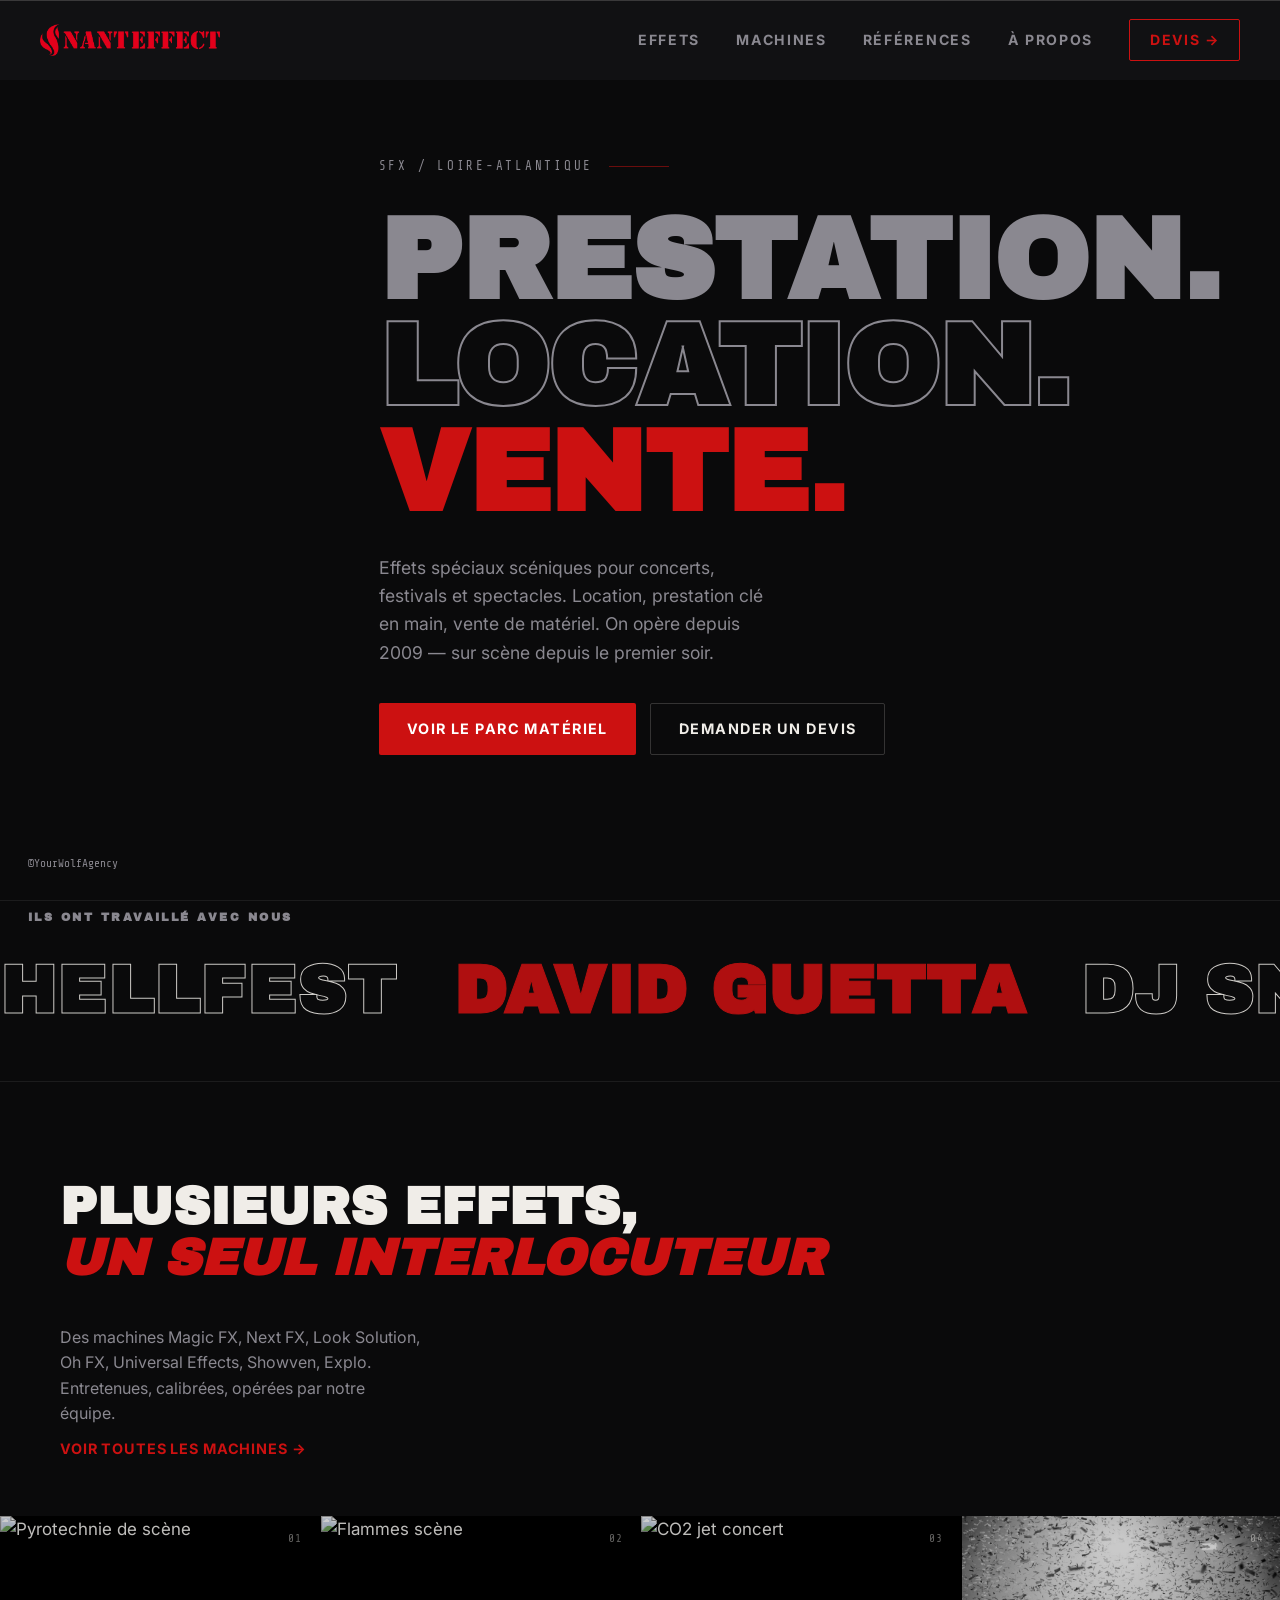
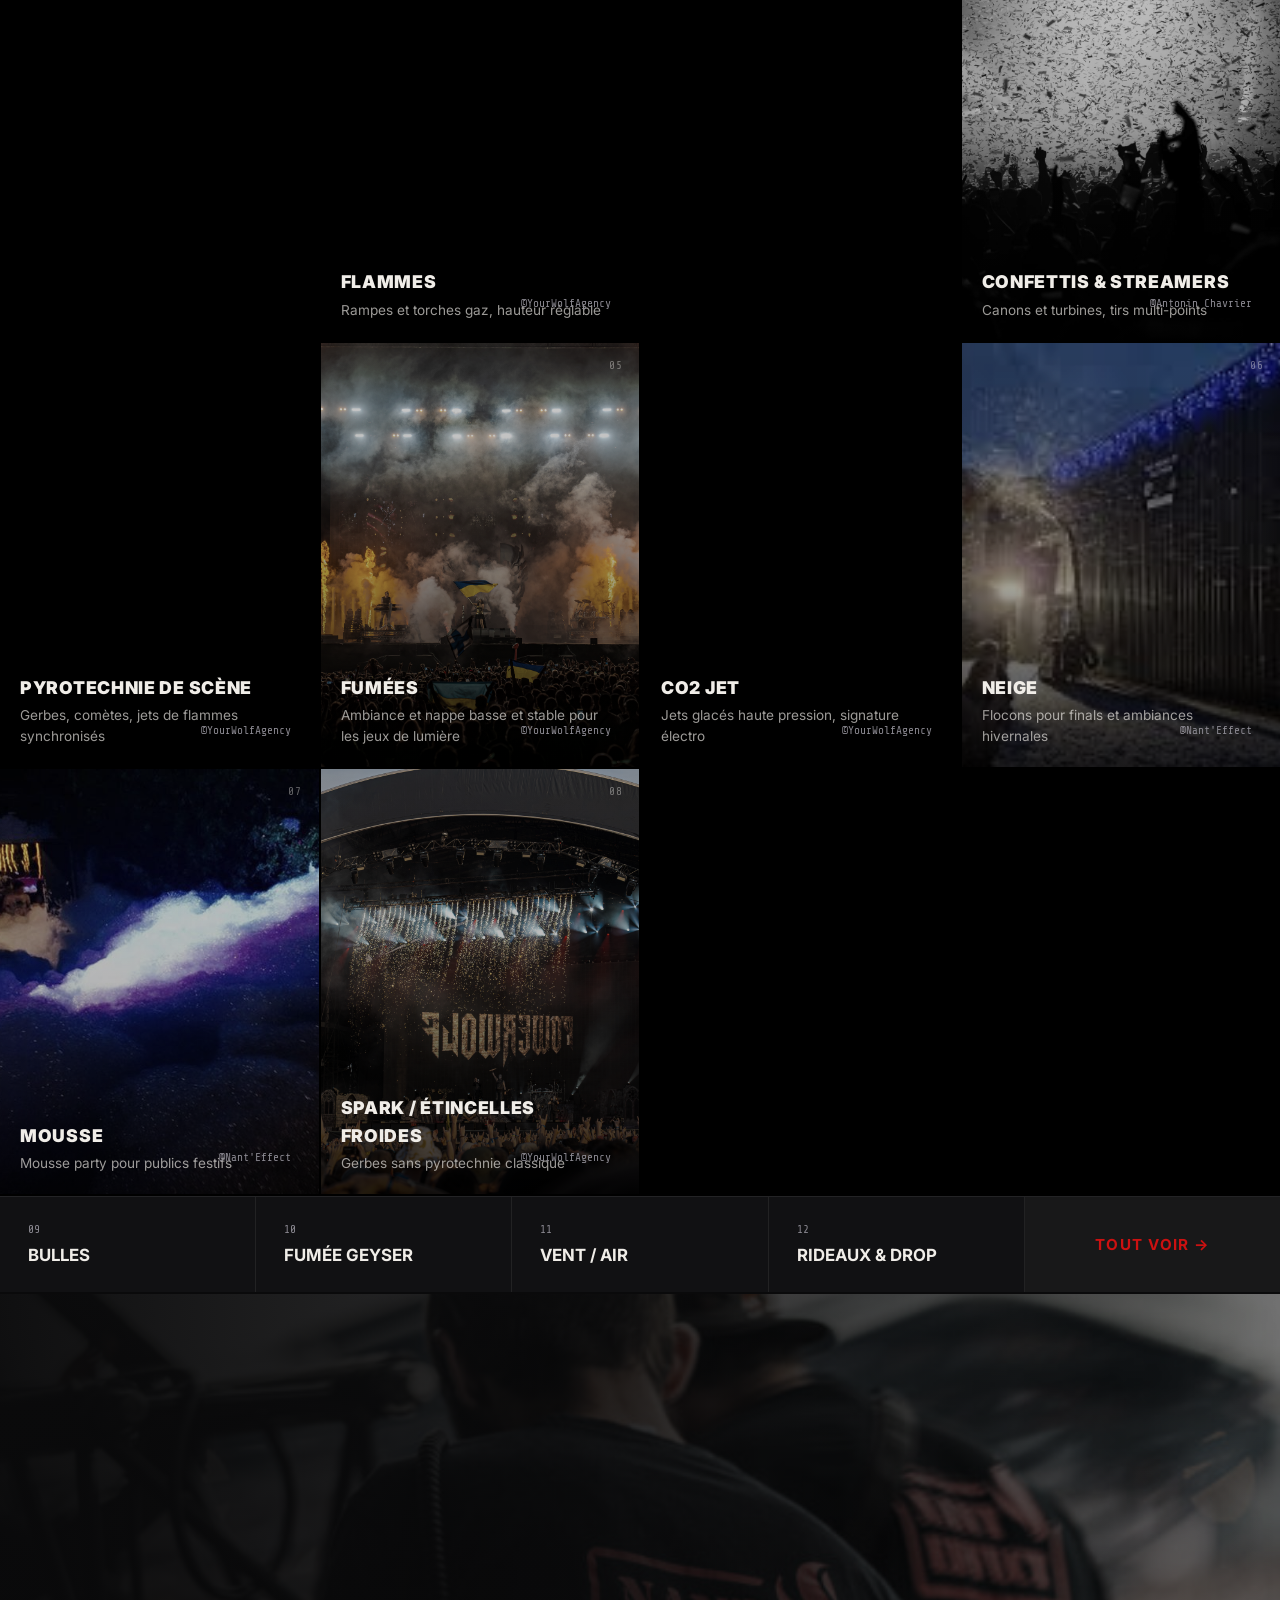
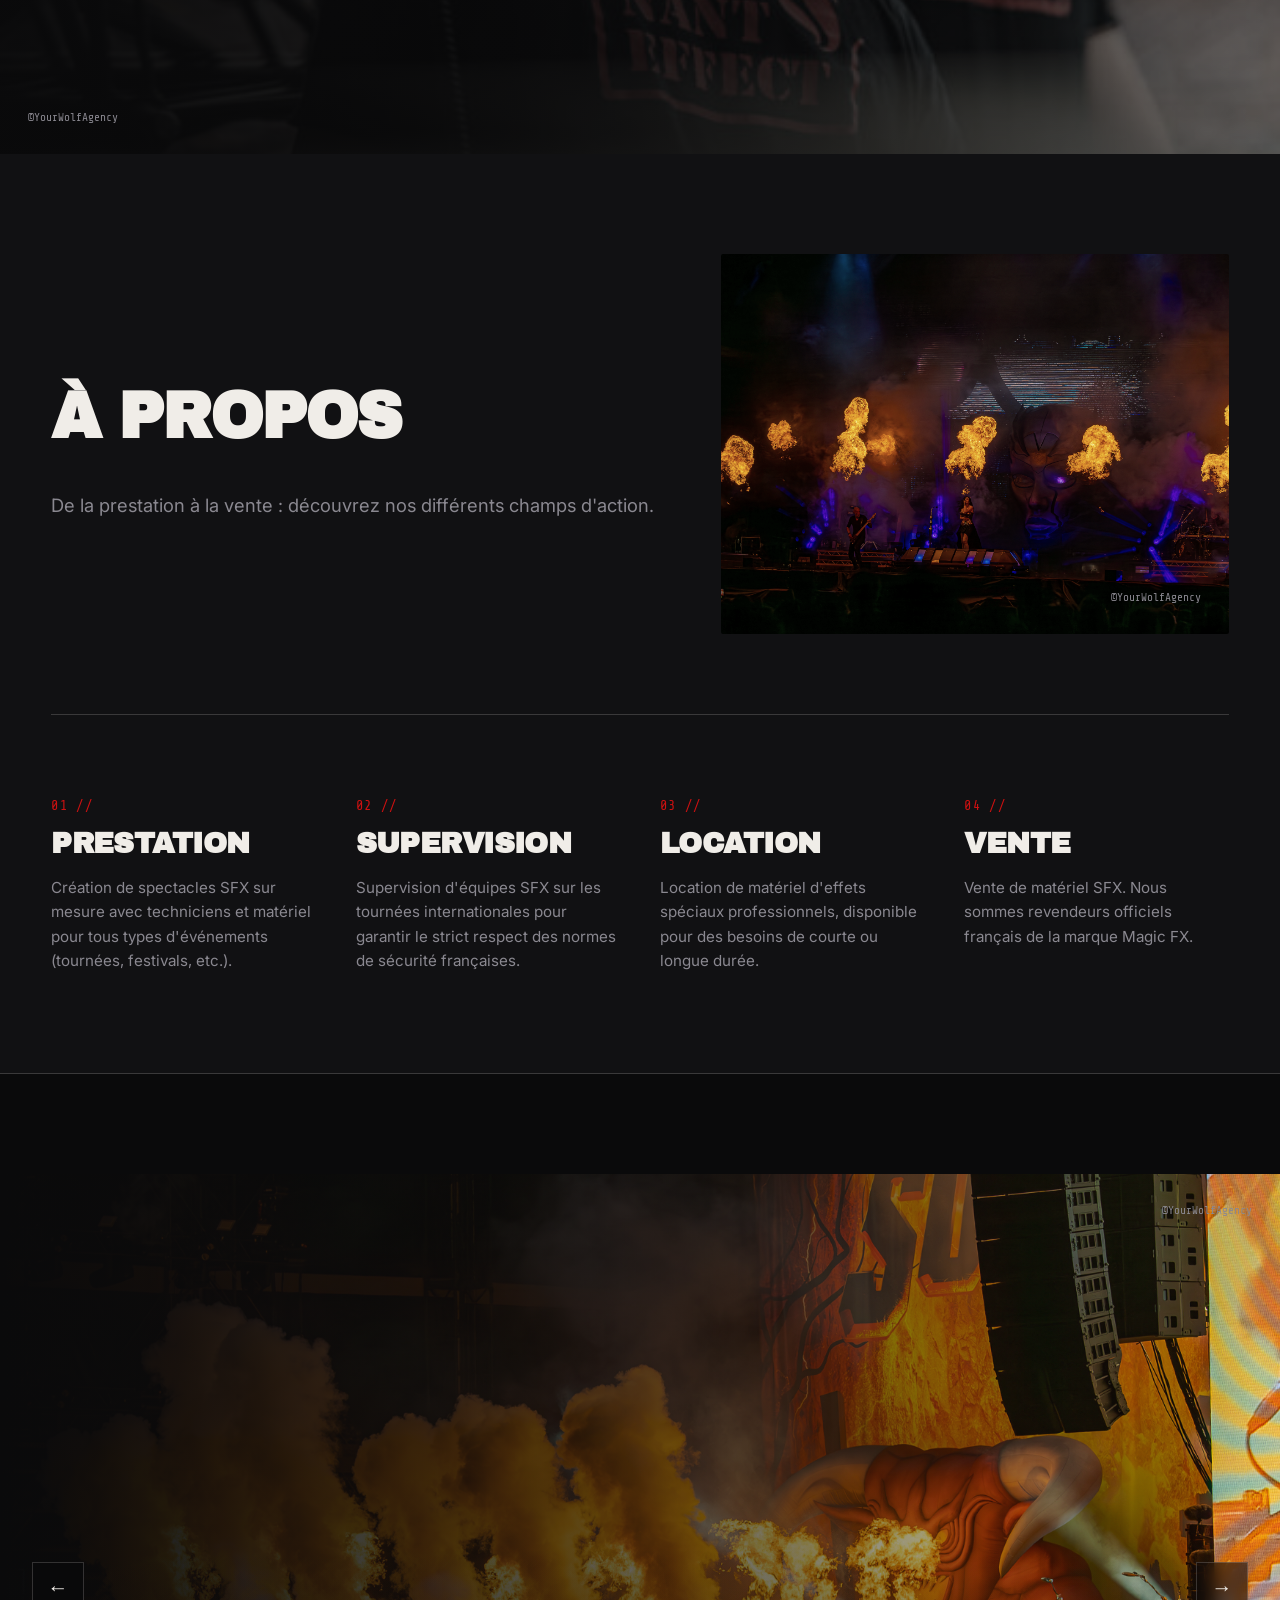
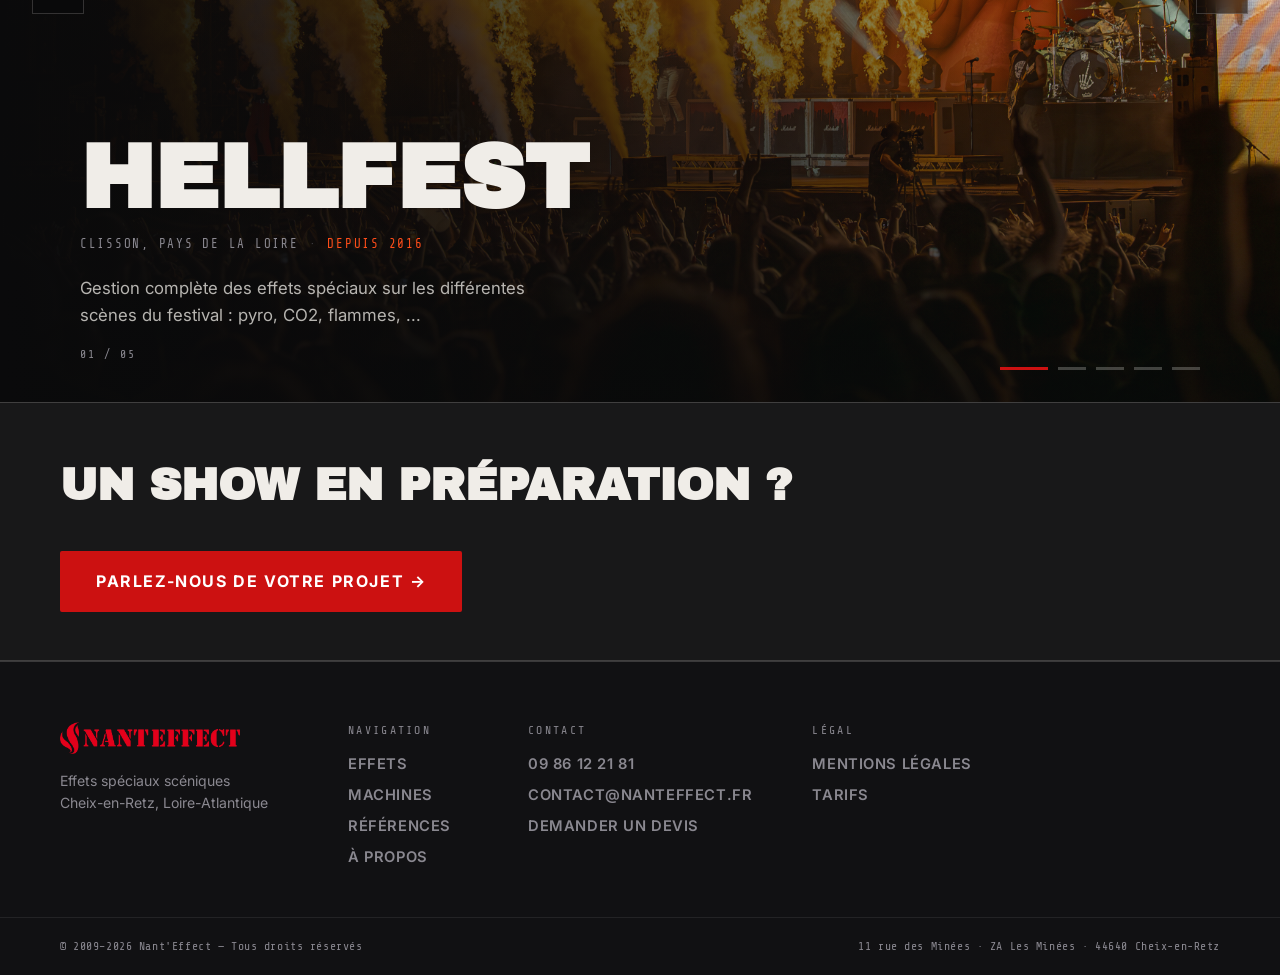
==== index.html @ 518a39de "Site Add" ====
<!DOCTYPE html>
<html lang="fr">
<head>
<meta charset="UTF-8">
<meta name="viewport" content="width=device-width, initial-scale=1.0">
<link rel="icon" type="image/png" href="images/flame.png">
<title>Nant'Effect — Effets spéciaux scéniques</title>
<link rel="preconnect" href="https://fonts.googleapis.com">
<link rel="preconnect" href="https://fonts.gstatic.com" crossorigin>
<link href="https://fonts.googleapis.com/css2?family=Archivo+Black&family=Inter:ital,wght@0,300;0,400;0,500;0,600;0,700;0,800;1,500&family=Share+Tech+Mono&family=Bebas+Neue&display=swap" rel="stylesheet">
<link rel="stylesheet" href="css/style.css">
</head>
<body>

<div id="header-placeholder"></div>

<!-- ==================== HERO ==================== -->
<section class="hero">
  <div class="hero-photo-col">
    <img 
      src="images/20230826-023850-Credits-YourWolfAgency_pyro.jpg" 
      alt="Concert pyrotechnie scène" 
      class="hero-img"
      loading="eager"
    >
    <div class="hero-img-caption-left">©YourWolfAgency</div>
  </div>

  <div class="hero-text-col">
    <div class="hero-overline">
      <span class="mono">SFX / Loire-ATLANTIQUE</span>
      <span class="overline-bar"></span>
    </div>

    <h1 class="hero-h1">
      <span class="h1-line1">Prestation.</span>
      <span class="h1-line2">Location.</span>
      <span class="h1-line3">Vente.</span>
    </h1>

    <p class="hero-body">
      Effets spéciaux scéniques pour concerts, festivals et spectacles. 
      Location, prestation clé en main, vente de matériel.
      On opère depuis 2009 — sur scène depuis le premier soir.
    </p>

    <div class="hero-actions">
      <a href="machines.html" class="btn-raw">Voir le parc matériel</a>
      <a href="contact.html" class="btn-ghost-raw">Demander un devis</a>
    </div>
    </div>
  </div>

  <canvas id="embers"></canvas>
</section>

<!-- ================= MARQUEE ================= -->
<div class="marquee-section">
  <span class="marquee-label">Ils ont travaillé avec nous</span>
  <div class="marquee-track">
    <span>HELLFEST</span><span class="fill">DAVID GUETTA</span><span>DJ SNAKE</span><span class="fill">MARTIN GARRIX</span><span>MARIAH CAREY</span><span class="fill">MARSHMELLO</span><span>SOUCHON &amp; VOULZY</span><span class="fill">ANGÈLE</span><span>MAJOR LAZER</span><span class="fill">SOFIANE PAMART</span>
    <span>HELLFEST</span><span class="fill">DAVID GUETTA</span><span>DJ SNAKE</span><span class="fill">MARTIN GARRIX</span><span>MARIAH CAREY</span><span class="fill">MARSHMELLO</span><span>SOUCHON &amp; VOULZY</span><span class="fill">ANGÈLE</span><span>MAJOR LAZER</span><span class="fill">SOFIANE PAMART</span>
  </div>
</div>

<!-- ==================== EFFETS ==================== -->
<section id="effets" class="section-effets">
  <div class="section-label-vert">NOTRE PARC</div>

  <div class="effets-header">
    <h2 class="section-title">Plusieurs effets,<br><em>un seul interlocuteur</em></h2>
    <p class="section-sub">
      Des machines Magic FX, Next FX, Look Solution, Oh FX, Universal Effects, Showven, Explo. 
      Entretenues, calibrées, opérées par notre équipe.
      <a href="machines.html" class="inline-link">Voir toutes les machines →</a>
    </p>
  </div>

  <div class="effets-grid">
    <a href="machines.html#pyro" class="effet-tile effet-pyro">
      <img src="images/20230826-023850-Credits-YourWolfAgency_pyro.jpg" alt="Pyrotechnie de scène" loading="lazy">
      <div class="hero-img-caption-right">©YourWolfAgency</div>
      <div class="effet-overlay">
        <span class="effet-num">01</span>
        <div class="effet-info">
          <h3>Pyrotechnie de scène</h3>
          <p>Gerbes, comètes, jets de flammes synchronisés</p>
        </div>
      </div>
    </a>

    <a href="machines.html#flammes" class="effet-tile effet-flammes">
      <img src="images/20230616-015707-Credits-@YourWolfAgency_flame.jpg" alt="Flammes scène" loading="lazy">
      <div class="hero-img-caption-right">©YourWolfAgency</div>
      <div class="effet-overlay">
        <span class="effet-num">02</span>
        <div class="effet-info">
          <h3>Flammes</h3>
          <p>Rampes et torches gaz, hauteur réglable</p>
        </div>
      </div>
    </a>

    <a href="machines.html#co2" class="effet-tile effet-co2">
      <img src="images/20230826-014751-Credits-YourWolfAgency_co2.jpg" alt="CO2 jet concert" loading="lazy">
      <div class="hero-img-caption-right">©YourWolfAgency</div>
      <div class="effet-overlay">
        <span class="effet-num">03</span>
        <div class="effet-info">
          <h3>CO2 Jet</h3>
          <p>Jets glacés haute pression, signature électro</p>
        </div>
      </div>
    </a>

    <a href="machines.html#confettis" class="effet-tile effet-confettis">
      <img src="images/1651734963455@Antonin_Chavrier_conf.jpg" alt="Confettis concert" loading="lazy">
      <div class="hero-img-caption-right">@Antonin Chavrier</div>
      <div class="effet-overlay">
        <span class="effet-num">04</span>
        <div class="effet-info">
          <h3>Confettis &amp; Streamers</h3>
          <p>Canons et turbines, tirs multi-points</p>
        </div>
      </div>
    </a>

    <a href="machines.html#fumee" class="effet-tile effet-fumee">
      <img src="images/20230617-233518-Credits-@YourWolfAgency_smoke.jpg" alt="Fumée et Fumée lourde scène" loading="lazy">
      <div class="hero-img-caption-right">©YourWolfAgency</div>
      <div class="effet-overlay">
        <span class="effet-num">05</span>
        <div class="effet-info">
          <h3>Fumées</h3>
          <p>Ambiance et nappe basse et stable pour les jeux de lumière</p>
        </div>
      </div>
    </a>

    <a href="machines.html#neige" class="effet-tile effet-neige">
      <img src="images/nant_effect_snow.jpg" alt="Neige effet scène" loading="lazy">
      <div class="hero-img-caption-right">@Nant'Effect</div>
      <div class="effet-overlay">
        <span class="effet-num">06</span>
        <div class="effet-info">
          <h3>Neige</h3>
          <p>Flocons pour finals et ambiances hivernales</p>
        </div>
      </div>
    </a>

    <a href="machines.html#mousse" class="effet-tile">
      <div class="hero-img-caption-right">@Nant'Effect</div>
      <img src="images/11745925_805953852856197_1465360373437544248_n_mousse.jpg" alt="Concert mousse" loading="lazy">
      <div class="effet-overlay">
        <span class="effet-num">07</span>
        <div class="effet-info">
          <h3>Mousse</h3>
          <p>Mousse party pour publics festifs</p>
        </div>
      </div>
    </a>

    <a href="machines.html#spark" class="effet-tile">
      <div class="hero-img-caption-right">©YourWolfAgency</div>
      <img src="images/20230617-205551-Credits-@YourWolfAgency_spark.jpg" alt="Spark étincelles" loading="lazy">
      <div class="effet-overlay">
        <span class="effet-num">08</span>
        <div class="effet-info">
          <h3>Spark / Étincelles froides</h3>
          <p>Gerbes sans pyrotechnie classique</p>
        </div>
      </div>
    </a>

    <!-- More effects row -->
    <div class="effet-more-row">
      <div class="effet-small">
        <span class="effet-small-num">09</span>
        <span class="effet-small-name">Bulles</span>
      </div>
      <div class="effet-small">
        <span class="effet-small-num">10</span>
        <span class="effet-small-name">Fumée Geyser</span>
      </div>
      <div class="effet-small">
        <span class="effet-small-num">11</span>
        <span class="effet-small-name">Vent / Air</span>
      </div>
      <div class="effet-small">
        <span class="effet-small-num">12</span>
        <span class="effet-small-name">Rideaux &amp; Drop</span>
      </div>
      <a href="machines.html" class="effet-small effet-small-cta">
        <span>Tout voir →</span>
      </a>
    </div>
  </div>
</section>

<!-- ==================== HELLFEST STRIP ==================== -->
<div class="hellfest-strip">
  <img src="images/20230617-170706-Credits-@YourWolfAgency-600x401_equipes.jpg" alt="Festival concert" class="hellfest-bg" loading="lazy">
  <div class="hero-img-caption-left">©YourWolfAgency</div>
  <div class="hellfest-overlay"></div>
</div>

<!-- ==================== ABOUT ==================== -->
<section class="about" id="societe">
  
  <!-- En-tête en 2 colonnes asymétriques -->
  <div class="about-header-layout">
    <div class="about-header-text">
      <h2 class="about-main-title">À PROPOS</h2>
      <p class="about-lead">
        De la prestation à la vente : découvrez nos différents champs d'action.
      </p>
    </div>
    
    <div class="about-header-visual">
      <div class="societe-photo-stack">
        <img src="images/20230617-235345-Credits-@YourWolfAgency_flame.jpg" alt="Technicien effets spéciaux" class="stack-main" loading="lazy">
        <div class="hero-img-caption-right">©YourWolfAgency</div>
      </div>
    </div>
  </div>

  <!-- Séparateur visuel pour aérer avant les colonnes -->
  <div class="about-divider"></div>

  <!-- Grille des 4 colonnes -->
  <div class="about-grid-4col">
    
    <!-- Colonne 1 -->
<div class="about-col">
  <div class="about-col-num">01 //</div>
  <h3 class="about-col-title">PRESTATION</h3>
  <p class="about-col-text">
    Création de spectacles SFX sur mesure avec techniciens et matériel pour tous types d'événements (tournées, festivals, etc.).
  </p>
</div>

    <!-- Colonne 2 -->
<div class="about-col">
  <div class="about-col-num">02 //</div>
  <h3 class="about-col-title">SUPERVISION</h3>
  <p class="about-col-text">
    Supervision d'équipes SFX sur les tournées internationales pour garantir le strict respect des normes de sécurité françaises.
  </p>
</div>

    <!-- Colonne 3 -->
<div class="about-col">
  <div class="about-col-num">03 //</div>
  <h3 class="about-col-title">LOCATION</h3>
  <p class="about-col-text">
    Location de matériel d'effets spéciaux professionnels, disponible pour des besoins de courte ou longue durée.
  </p>
</div>

   <!-- Colonne 4 -->
<div class="about-col">
  <div class="about-col-num">04 //</div>
  <h3 class="about-col-title">VENTE</h3>
  <p class="about-col-text">
    Vente de matériel SFX. Nous sommes revendeurs officiels français de la marque Magic FX.
  </p>
</div>

  </div>
</section>

<!-- ==================== REFERENCES ==================== -->
<section id="references" class="section-references">

  <!-- CARROUSEL PRESTATIONS -->
  <div class="prest-carousel" id="prestCarousel">
    <div class="prest-track" id="prestTrack">

      <!-- Slide Hellfest -->
      <div class="prest-slide" style="background-image:url('images/20230617-014829-Credits-@YourWolfAgency_hellfest.jpg')">
        <div class="prest-overlay"></div>
        <div class="hero-img-caption-right-top">©YourWolfAgency</div>
        <div class="prest-content">
          <h2 class="prest-title">Hellfest</h2>
          <p class="prest-meta"><span class="prest-lieu">Clisson, Pays de la Loire</span><span class="prest-sep">·</span><span class="prest-year">Depuis 2016</span></p>
          <p class="prest-desc">Gestion complète des effets spéciaux sur les différentes scènes du festival : pyro, CO2, flammes, ...</p>
        </div>
      </div>

      <!-- Slide Sofiane Pamart -->
      <div class="prest-slide" style="background-image:url('images/Sofiane_Pamart.jpg')">
        <div class="prest-overlay"></div>
        <div class="hero-img-caption-right-top">©?</div>
        <div class="prest-content">
          <h2 class="prest-title">Piano enflammé</h2>
          <p class="prest-meta"><span class="prest-lieu">Sofiane Pamart</span><span class="prest-sep">·</span><span class="prest-year">2022</span></p>
          <p class="prest-desc">Plus de deux mois de R&amp;D pour transformer une demande hors-norme en effet scénique fiable et reproductible soir après soir — pour Sofiane Pamart.</p>
        </div>
      </div>

      <!-- Slide VandB -->
      <div class="prest-slide" style="background-image:url('images/20230826-020548-Credits-YourWolfAgency_v&b.jpg')">
        <div class="prest-overlay"></div>
        <div class="hero-img-caption-right-top">©YourWolfAgency</div>
        <div class="prest-content">
          <h2 class="prest-title">V&amp;B Festival</h2>
          <p class="prest-meta"><span class="prest-lieu">Château-Gontier, Mayenne</span><span class="prest-sep">·</span><span class="prest-year">2023</span></p>
          <p class="prest-desc">Effets pyro et CO2 sur les sets de DJ Snake &amp; Timmy Trumpet. Deuxième collaboration avec ce festival.</p>
        </div>
      </div>

      <!-- Slide Garrix -->
      <div class="prest-slide" style="background-image:url('images/nant_effect_martin_garrix.png')">
        <div class="prest-overlay"></div>
        <div class="hero-img-caption-right-top">©Nant'Effect</div>
        <div class="prest-content">
          <h2 class="prest-title">Martin Garrix</h2>
          <p class="prest-meta"><span class="prest-lieu">France </span><span class="prest-sep">·</span><span class="prest-year">2022</span></p>
          <p class="prest-desc">Mise en scène effets spéciaux. Spark, nappe de fumée,CO2, final pyrotechnique.</p>
        </div>
      </div>


      <!-- Slide Gala Piece Jaunes -->
      <div class="prest-slide" style="background-image:url('images/pj_2026_Apolline_Cornuet.jpg')">
        <div class="prest-overlay"></div>
        <div class="hero-img-caption-right-top">@Apolline Cornuet</div>
        <div class="prest-content">
          <h2 class="prest-title">Gala des Pièces Jaunes</h2>
          <p class="prest-meta"><span class="prest-lieu">Paris la Défense Arena</span><span class="prest-sep">·</span><span class="prest-year">Depuis 2025</span></p>
          <p class="prest-desc">Mise en scène effets spéciaux pour le Gala des Pièces Jaunes. Flames, Fumée, Étincelles, Confettis.</p>
        </div>
      </div>

    </div><!-- /prest-track -->

    <!-- Contrôles -->
    <button class="prest-btn prest-prev" id="prestPrev" aria-label="Précédent">&#8592;</button>
    <button class="prest-btn prest-next" id="prestNext" aria-label="Suivant">&#8594;</button>

    <!-- Dots (générés automatiquement par JS) -->
    <div class="prest-dots" id="prestDots"></div>

    <!-- Compteur (mis à jour automatiquement par JS) -->
    <div class="prest-counter mono"><span id="prestCurrent">01</span> / <span id="prestTotal">01</span></div>

  </div><!-- /prest-carousel -->


<!-- ==================== CTA STRIP ==================== -->
<div class="cta-strip">
  <div class="cta-strip-inner">
    <p class="cta-strip-text">Un show en préparation&nbsp;?</p>
    <a href="contact.html" class="cta-strip-btn">Parlez-nous de votre projet →</a>
  </div>
</div>

<div id="footer-placeholder"></div>
<script>
/* ---- Carrousel Prestations — tout est auto-généré depuis les .prest-slide ---- */
(function(){
  const track   = document.getElementById('prestTrack');
  const dotsWrap = document.getElementById('prestDots');
  const current = document.getElementById('prestCurrent');
  const total   = document.getElementById('prestTotal');
  const slides  = document.querySelectorAll('.prest-slide');
  const n       = slides.length;
  let idx = 0, autoTimer, isDragging = false, startX = 0;

  /* Génération automatique des dots */
  const dots = [];
  slides.forEach((_, i) => {
    const btn = document.createElement('button');
    btn.className = 'prest-dot' + (i === 0 ? ' active' : '');
    btn.setAttribute('aria-label', `Slide ${i + 1}`);
    btn.addEventListener('click', () => goTo(i));
    dotsWrap.appendChild(btn);
    dots.push(btn);
  });

  /* Compteur total */
  total.textContent = String(n).padStart(2, '0');

  function goTo(i) {
    idx = (i + n) % n;
    track.style.transform = `translateX(-${idx * 100}%)`;
    dots.forEach((d, j) => d.classList.toggle('active', j === idx));
    current.textContent = String(idx + 1).padStart(2, '0');
    resetAuto();
  }

  document.getElementById('prestPrev').addEventListener('click', () => goTo(idx - 1));
  document.getElementById('prestNext').addEventListener('click', () => goTo(idx + 1));

  /* Swipe tactile */
  const carousel = document.getElementById('prestCarousel');
  carousel.addEventListener('touchstart', e => { startX = e.touches[0].clientX; isDragging = true; }, {passive:true});
  carousel.addEventListener('touchend', e => {
    if (!isDragging) return;
    const delta = e.changedTouches[0].clientX - startX;
    if (Math.abs(delta) > 50) goTo(delta < 0 ? idx + 1 : idx - 1);
    isDragging = false;
  });

  /* Autoplay */
  function resetAuto() { clearInterval(autoTimer); autoTimer = setInterval(() => goTo(idx + 1), 6000); }
  carousel.addEventListener('mouseenter', () => clearInterval(autoTimer));
  carousel.addEventListener('mouseleave', resetAuto);
  resetAuto();
})();
</script>
<script src="js/components.js"></script>
</body>
</html>
---- css/style.css ----
/* ============================================================
   NANT'EFFECT — CSS principal
   Direction : Affiche de concert industrielle, années 90 métal
   Ruptures de rythme, typo massive, pas de grille uniforme
   ============================================================ */

:root {
  --bg:         #0a0a0b;
  --bg-2:       #111113;
  --bg-3:       #181819;
  --ink:        #F0EDE8;
  --ink-muted:  #8a8890;
  --red:        #CC1111;
  --ember:      #ff4e1a;
  --line:       rgba(240,237,232,.08);
  --line-hard:  rgba(240,237,232,.18);
  --f-display:  'Archivo Black', sans-serif;
  --f-text:     'Inter', sans-serif;
  --f-mono:     'Share Tech Mono', monospace;
}

*, *::before, *::after { box-sizing: border-box; margin: 0; padding: 0; }
html { scroll-behavior: smooth; }
body {
  background: var(--bg);
  color: var(--ink);
  font-family: var(--f-text);
  font-size: 17px;
  line-height: 1.55;
  -webkit-font-smoothing: antialiased;
  overflow-x: hidden;
}
img { display: block; max-width: 100%; }
a { color: inherit; text-decoration: none; }
::selection { background: var(--red); color: #fff; }

.mono { font-family: var(--f-mono); }

/* ============================================================
   NAV
   ============================================================ */
header#nav {
  background: var(--bg-2);
  border-top: 1px solid var(--line-hard);
  position: fixed;
  top: 0; left: 0; right: 0;
  z-index: 200;
  transition: background .3s, border-color .3s;
  border-bottom: 1px solid transparent;
}
header#nav.scrolled {
  background: rgba(10,10,11,.9);
  backdrop-filter: blur(12px);
  border-bottom-color: var(--line-hard);
}
.nav-inner {
  display: flex;
  align-items: center;
  justify-content: space-between;
  padding: 18px 40px;
  max-width: 1400px;
  margin: 0 auto;
}
.logo-link { display: flex; align-items: center; }
.logo-svg { height: 32px; width: auto; }

.nav-links {
  display: flex;
  align-items: center;
  gap: 36px;
}
.nav-links a {
  font-family: var(--f-text);
  font-weight: 700;
  font-size: .88rem;
  letter-spacing: .12em;
  text-transform: uppercase;
  color: var(--ink-muted);
  transition: color .2s;
}
.nav-links a:hover { color: var(--ink); }
.nav-links .nav-cta {
  color: var(--red);
  border: 1px solid var(--red);
  padding: 9px 20px;
  border-radius: 2px;
  letter-spacing: .1em;
  transition: background .2s, color .2s, box-shadow .2s;
}
.nav-links .nav-cta:hover {
  background: var(--red);
  color: #fff;
  box-shadow: 0 0 20px rgba(204,17,17,.4);
}

.burger {
  display: none;
  flex-direction: column;
  gap: 5px;
  background: none;
  border: none;
  cursor: pointer;
  padding: 4px;
}
.burger span {
  display: block;
  width: 26px;
  height: 2px;
  background: var(--ink);
  transition: transform .3s, opacity .3s;
}

.mobile-menu {
  display: none;
  flex-direction: column;
  background: rgba(10,10,11,.98);
  padding: 24px 40px 32px;
  gap: 4px;
  border-top: 1px solid var(--line-hard);
}
.mobile-menu.open { display: flex; }
.mobile-menu a {
  font-family: var(--f-text);
  font-weight: 700;
  font-size: 1.6rem;
  letter-spacing: .06em;
  text-transform: uppercase;
  padding: 10px 0;
  border-bottom: 1px solid var(--line);
  transition: color .2s, padding-left .2s;
}
.mobile-menu a:hover { color: var(--ember); padding-left: 12px; }

/* ============================================================
   HERO — layout 2 colonnes asymétriques
   ============================================================ */
.hero {
  min-height: 100vh;
  display: grid;
  grid-template-columns: 1fr 1fr;
  position: relative;
  overflow: hidden;
}

.hero-photo-col {
  position: relative;
  overflow: hidden;
}
.hero-photo-col::after {
  content: '';
  position: absolute;
  inset: 0;
  background: linear-gradient(
    to right,
    transparent 55%,
    var(--bg) 100%
  ),
  linear-gradient(
    to top,
    var(--bg) 0%,
    transparent 20%
  );
}
.hero-img {
  width: 100%;
  height: 100%;
  object-fit: cover;
  object-position: center top;
  filter: saturate(.7) contrast(1.1);
}
.hero-img-caption-left {
  position: absolute;
  bottom: 28px;
  left: 28px;
  font-family: var(--f-mono);
  font-size: .7rem;
  color: var(--ink-muted);
  z-index: 2;
}
.hero-img-caption-right {
  position: absolute;
  bottom: 28px;
  right: 28px;
  font-family: var(--f-mono);
  font-size: .7rem;
  color: var(--ink-muted);
  z-index: 2;
}
.hero-img-caption-right-top {
  position: absolute;
  top: 28px;
  right: 28px;
  font-family: var(--f-mono);
  font-size: .7rem;
  color: var(--ink-muted);
  z-index: 2;
}
.hero-text-col {
  display: flex;
  flex-direction: column;
  justify-content: center;
  padding: 120px 60px 60px 40px;
  position: relative;
  z-index: 2;
}

.hero-overline {
  display: flex;
  align-items: center;
  gap: 16px;
  margin-bottom: 32px;
  font-size: .78rem;
  letter-spacing: .22em;
  text-transform: uppercase;
  color: var(--ink-muted);
}
.overline-bar {
  flex: 1;
  max-width: 60px;
  height: 1px;
  background: var(--red);
}

.hero-h1 {
  display: flex;
  flex-direction: column;
  gap: 0;
  margin-bottom: 28px;
  line-height: .92;
}
.h1-line1 {
  font-family: var(--f-display);
  font-weight: 900;
  font-size: clamp(4.5rem, 9vw, 7.5rem);
  letter-spacing: -.01em;
  text-transform: uppercase;
  color: var(--ink-muted);
}
.h1-line2 {
  font-family: var(--f-display);
  font-weight: 900;
  font-size: clamp(4.5rem, 9vw, 7.5rem);
  letter-spacing: -.01em;
  text-transform: uppercase;
  /* outline text — identité visuelle signature */
  color: transparent;
  -webkit-text-stroke: 2px var(--ink-muted);
}
.h1-line3 {
  font-family: var(--f-display);
  font-weight: 900;
  font-size: clamp(4.5rem, 9vw, 7.5rem);
  letter-spacing: -.01em;
  text-transform: uppercase;
  color: var(--red);
}

.hero-body {
  font-family: var(--f-text);
  font-weight: 400;
  font-size: 1.1rem;
  color: var(--ink-muted);
  max-width: 400px;
  margin-bottom: 36px;
  line-height: 1.6;
}

.hero-actions {
  display: flex;
  gap: 14px;
  flex-wrap: wrap;
  margin-bottom: 48px;
}

.btn-raw {
  display: inline-block;
  background: var(--red);
  color: #fff;
  font-family: var(--f-text);
  font-weight: 700;
  font-size: .9rem;
  letter-spacing: .1em;
  text-transform: uppercase;
  padding: 15px 28px;
  border-radius: 2px;
  transition: box-shadow .2s, transform .15s;
}
.btn-raw:hover {
  box-shadow: 0 8px 28px rgba(204,17,17,.55);
  transform: translateY(-1px);
}

.btn-ghost-raw {
  display: inline-block;
  color: var(--ink);
  font-family: var(--f-text);
  font-weight: 700;
  font-size: .9rem;
  letter-spacing: .1em;
  text-transform: uppercase;
  padding: 14px 28px;
  border: 1px solid var(--line-hard);
  border-radius: 2px;
  transition: border-color .2s, color .2s;
}
.btn-ghost-raw:hover { border-color: var(--ember); color: var(--ember); }

.hero-stats {
  display: flex;
  align-items: center;
  gap: 0;
  padding-top: 24px;
  border-top: 1px solid var(--line);
}
.stat-item {
  flex: 1;
  padding: 0 20px 0 0;
}
.stat-item:first-child { padding-left: 0; }
.stat-num {
  display: block;
  font-family: var(--f-display);
  font-weight: 900;
  font-size: clamp(1.8rem, 3.5vw, 2.4rem);
  color: var(--red);
  line-height: 1;
  margin-bottom: 4px;
}
.stat-label {
  display: block;
  font-family: var(--f-mono);
  font-size: .7rem;
  color: var(--ink-muted);
  text-transform: uppercase;
  letter-spacing: .06em;
  line-height: 1.35;
}
.stat-divider {
  width: 1px;
  height: 40px;
  background: var(--line-hard);
  margin: 0 20px;
  flex-shrink: 0;
}

/* embers canvas */
#embers {
  position: absolute;
  inset: 0;
  z-index: 1;
  pointer-events: none;
  opacity: .4;
}

/* ============================================================
   TICKER
   ============================================================ */
.ticker-wrap {
  background: var(--red);
  overflow: hidden;
  padding: 0;
  border-top: 3px solid rgba(0,0,0,.3);
  border-bottom: 3px solid rgba(0,0,0,.3);
}
.ticker-inner {
  overflow: hidden;
  padding: 10px 0;
}
.ticker-track {
  display: flex;
  width: max-content;
  animation: ticker-scroll 60s linear infinite;
  align-items: center;
  gap: 0;
}
.ticker-track:hover { animation-play-state: paused; }
.ticker-track span {
  font-family: var(--f-text);
  font-weight: 700;
  font-size: .88rem;
  letter-spacing: .18em;
  text-transform: uppercase;
  color: rgba(255,255,255,.9);
  padding: 0 18px;
  white-space: nowrap;
}
.ticker-track .sep {
  color: rgba(255,255,255,.35);
  font-size: .5rem;
  padding: 0 4px;
}
@keyframes ticker-scroll {
  from { transform: translateX(0); }
  to   { transform: translateX(-50%); }
}

/* ============================================================
   EFFETS
   ============================================================ */
.section-effets {
  padding: 100px 0 0;
  position: relative;
  overflow: hidden;
}
.section-label-vert {
  position: absolute;
  top: 120px;
  left: -32px;
  font-family: var(--f-text);
  font-weight: 900;
  font-size: .75rem;
  letter-spacing: .3em;
  text-transform: uppercase;
  color: var(--ink-muted);
  transform: rotate(-90deg);
  transform-origin: left center;
  white-space: nowrap;
  opacity: .4;
}
.effets-header {
  max-width: 1280px;
  margin: 0 auto;
  padding: 0 60px 56px;
  display: flex;
  justify-content: space-between;
  align-items: flex-end;
  gap: 40px;
  flex-wrap: wrap;
}
.section-title {
  font-family: var(--f-display);
  font-weight: 900;
  font-size: clamp(2.2rem, 5vw, 3.8rem);
  text-transform: uppercase;
  line-height: 1.05;
}
.section-title em {
  font-style: italic;
  color: var(--red);
}
.section-sub {
  font-family: var(--f-text);
  font-weight: 400;
  font-size: 1rem;
  color: var(--ink-muted);
  max-width: 360px;
  line-height: 1.6;
}
.inline-link {
  color: var(--red);
  display: block;
  margin-top: 10px;
  font-weight: 700;
  font-size: .9rem;
  letter-spacing: .06em;
  text-transform: uppercase;
  transition: color .2s;
}
.inline-link:hover { color: var(--ember); }

/* Effects grid — masonry-like, non-uniform */
.effets-grid {
  display: grid;
  grid-template-columns: repeat(4, 1fr);
  grid-template-rows: auto auto auto;
  gap: 2px;
  background: #000;
}

.effet-tile {
  position: relative;
  overflow: hidden;
  cursor: pointer;
  aspect-ratio: 3/4;
  display: block;
}
/* Make first tile span 2 rows — breaks the uniform grid */
.effet-tile:nth-child(1) {
  grid-row: span 2;
  aspect-ratio: unset;
}
.effet-tile:nth-child(3) {
  grid-row: span 2;
  aspect-ratio: unset;
}

.effet-tile img {
  width: 100%;
  height: 100%;
  object-fit: cover;
  transition: transform .6s ease, filter .4s ease;
  filter: saturate(.6) brightness(.8);
}
.effet-tile:hover img {
  transform: scale(1.05);
  filter: saturate(.9) brightness(.9);
}

.effet-overlay {
  position: absolute;
  inset: 0;
  background: linear-gradient(to top, rgba(0,0,0,.8) 0%, rgba(0,0,0,.1) 50%, transparent 100%);
  padding: 20px;
  display: flex;
  flex-direction: column;
  justify-content: flex-end;
  transition: background .3s;
}
.effet-tile:hover .effet-overlay {
  background: linear-gradient(to top, rgba(204,17,17,.5) 0%, rgba(0,0,0,.15) 60%, transparent 100%);
}
.effet-num {
  position: absolute;
  top: 14px;
  right: 16px;
  font-family: var(--f-mono);
  font-size: .7rem;
  color: rgba(240,237,232,.4);
  letter-spacing: .1em;
}
.effet-info h3 {
  font-family: var(--f-text);
  font-weight: 900;
  font-size: 1.1rem;
  text-transform: uppercase;
  letter-spacing: .04em;
  margin-bottom: 4px;
}
.effet-info p {
  font-family: var(--f-text);
  font-weight: 400;
  font-size: .85rem;
  color: rgba(240,237,232,.65);
}

/* More effects row */
.effet-more-row {
  grid-column: 1 / -1;
  background: var(--bg-2);
  display: flex;
  align-items: stretch;
  border-top: 1px solid var(--line);
}
.effet-small {
  flex: 1;
  padding: 24px 28px;
  border-right: 1px solid var(--line);
  display: flex;
  flex-direction: column;
  gap: 4px;
  transition: background .2s;
}
.effet-small:hover { background: var(--bg-3); }
.effet-small-num {
  font-family: var(--f-mono);
  font-size: .7rem;
  color: var(--ink-muted);
}
.effet-small-name {
  font-family: var(--f-text);
  font-weight: 700;
  font-size: 1.05rem;
  text-transform: uppercase;
}
.effet-small-cta {
  background: var(--bg-3);
  display: flex;
  align-items: center;
  justify-content: center;
  color: var(--red);
  font-family: var(--f-text);
  font-weight: 700;
  font-size: .95rem;
  text-transform: uppercase;
  letter-spacing: .08em;
  border-right: none;
  transition: background .2s, color .2s;
}
.effet-small-cta:hover { background: var(--red); color: #fff; }

/* ============================================================
   HELLFEST STRIP
   ============================================================ */
.hellfest-strip {
  position: relative;
  overflow: hidden;
  height: 460px;
  margin-top: 2px;
}
.hellfest-bg {
  width: 100%;
  height: 100%;
  object-fit: cover;
  object-position: center 30%;
  filter: saturate(.5) brightness(.45);
}
.hellfest-overlay {
  position: absolute;
  inset: 0;
  background: linear-gradient(
    to right,
    rgba(10,10,11,.95) 0%,
    rgba(10,10,11,.65) 50%,
    transparent 100%
  );
}
.hellfest-content {
  position: absolute;
  inset: 0;
  display: flex;
  flex-direction: column;
  justify-content: center;
  padding: 60px 80px;
  max-width: 700px;
}
.hellfest-badge {
  display: inline-flex;
  align-items: center;
  background: var(--red);
  padding: 5px 14px;
  margin-bottom: 20px;
  width: fit-content;
}
.hellfest-badge span {
  font-size: .72rem;
  letter-spacing: .2em;
  text-transform: uppercase;
  color: #fff;
}
.hellfest-title {
  font-family: var(--f-display);
  font-weight: 900;
  font-size: clamp(3.5rem, 8vw, 6.5rem);
  text-transform: uppercase;
  line-height: .95;
  letter-spacing: -.01em;
  margin-bottom: 8px;
}
.hellfest-years {
  font-family: var(--f-mono);
  font-size: .85rem;
  color: var(--ember);
  letter-spacing: .08em;
  text-transform: uppercase;
  margin-bottom: 20px;
}
.hellfest-desc {
  font-family: var(--f-text);
  font-weight: 400;
  font-size: 1rem;
  color: var(--ink-muted);
  max-width: 480px;
  line-height: 1.65;
}

/* ============================================================
   SOCIETE
   ============================================================ */
.section-societe {
  padding: 100px 0;
  background: var(--bg-2);
}
.societe-inner {
  max-width: 1280px;
  margin: 0 auto;
  padding: 0 60px;
  display: grid;
  grid-template-columns: 1fr 1fr;
  gap: 80px;
  align-items: center;
}
.eyebrow {
  font-size: .75rem;
  letter-spacing: .22em;
  text-transform: uppercase;
  color: var(--red);
  display: block;
  margin-bottom: 16px;
}
.societe-title {
  font-family: var(--f-display);
  font-weight: 900;
  font-size: clamp(2rem, 4vw, 3rem);
  text-transform: uppercase;
  line-height: 1.06;
  margin-bottom: 28px;
}
.societe-text-col p {
  font-family: var(--f-text);
  font-weight: 400;
  font-size: 1rem;
  color: var(--ink-muted);
  margin-bottom: 18px;
  line-height: 1.7;
}
.societe-text-col strong { color: var(--ink); }

.societe-photo-stack {
  position: relative;
}
.stack-main {
  width: 100%;
  height: 480px;
  object-fit: cover;
  filter: saturate(.7);
  border-radius: 2px;
}
.stack-card {
  position: absolute;
  bottom: -24px;
  left: -24px;
  background: var(--bg);
  border: 1px solid var(--line-hard);
  padding: 20px 24px;
  min-width: 220px;
}
.brands-list {
  display: flex;
  flex-direction: column;
  gap: 6px;
  margin-top: 10px;
}
.brands-list span {
  font-family: var(--f-text);
  font-weight: 700;
  font-size: .95rem;
  text-transform: uppercase;
  letter-spacing: .04em;
  color: var(--ink-muted);
  border-bottom: 1px solid var(--line);
  padding-bottom: 6px;
  transition: color .2s;
}
.brands-list span:hover { color: var(--ink); }
.brands-list span:last-child { border-bottom: none; }

/* ============================================================
   CARROUSEL PRESTATIONS
   ============================================================ */
.prest-carousel {
  position: relative;
  width: 100%;
  height: 92vh;
  min-height: 540px;
  overflow: hidden;
  background: #000;
}
.prest-track {
  display: flex;
  height: 100%;
  transition: transform .72s cubic-bezier(.77,0,.18,1);
  will-change: transform;
}
.prest-slide {
  flex: 0 0 100%;
  width: 100%;
  height: 100%;
  position: relative;
  background-size: cover;
  background-position: center;
  overflow: hidden;
}
.prest-slide::before {
  content: '';
  position: absolute;
  inset: 0;
  background: linear-gradient(to right, #0a0a0b 0%, rgba(10,10,11,.55) 60%, transparent 100%);
  transition: opacity .5s;
}
.prest-overlay {
  position: absolute;
  inset: 0;
  background: linear-gradient(to top, rgba(10,10,11,.7) 0%, transparent 55%);
}
.prest-content {
  position: absolute;
  bottom: 0;
  left: 0;
  padding: 60px 80px 72px;
  max-width: 640px;
  z-index: 2;
}
.prest-title {
  font-family: var(--f-display);
  font-weight: 900;
  font-size: clamp(3rem, 7vw, 6rem);
  text-transform: uppercase;
  line-height: .95;
  letter-spacing: -.01em;
  color: var(--ink);
  margin-bottom: 14px;
}
.prest-meta {
  display: flex;
  align-items: center;
  gap: 10px;
  font-family: var(--f-mono);
  font-size: .78rem;
  text-transform: uppercase;
  letter-spacing: .14em;
  color: var(--ember);
  margin-bottom: 20px;
}
.prest-sep { color: var(--ink-muted); opacity: .4; }
.prest-lieu { color: var(--ink-muted); }
.prest-year { color: var(--ember); }
.prest-desc {
  font-family: var(--f-text);
  font-weight: 400;
  font-size: 1.05rem;
  color: rgba(240,237,232,.75);
  line-height: 1.65;
  max-width: 480px;
}

/* Boutons prev/next */
.prest-btn {
  position: absolute;
  top: 50%;
  transform: translateY(-50%);
  background: rgba(10,10,11,.55);
  border: 1px solid var(--line-hard);
  color: var(--ink);
  font-size: 1.3rem;
  width: 52px;
  height: 52px;
  display: flex;
  align-items: center;
  justify-content: center;
  cursor: pointer;
  z-index: 10;
  transition: background .2s, border-color .2s, color .2s;
  backdrop-filter: blur(8px);
}
.prest-btn:hover { background: var(--red); border-color: var(--red); color: #fff; }
.prest-prev { left: 32px; }
.prest-next { right: 32px; }

/* Dots */
.prest-dots {
  position: absolute;
  bottom: 32px;
  right: 80px;
  display: flex;
  gap: 10px;
  z-index: 10;
}
.prest-dot {
  width: 28px;
  height: 3px;
  background: rgba(240,237,232,.25);
  border: none;
  cursor: pointer;
  padding: 0;
  transition: background .3s, width .3s;
}
.prest-dot.active { background: var(--red); width: 48px; }

/* Compteur */
.prest-counter {
  position: absolute;
  bottom: 38px;
  left: 80px;
  font-size: .72rem;
  letter-spacing: .18em;
  color: var(--ink-muted);
  z-index: 10;
}

@media (max-width: 780px) {
  .prest-carousel { height: 85vh; }
  .prest-content { padding: 32px 24px 80px; max-width: 100%; }
  .prest-prev { left: 14px; }
  .prest-next { right: 14px; }
  .prest-dots { right: 50%; transform: translateX(50%); bottom: 28px; }
  .prest-counter { left: 24px; }
}

/* ============================================================
   REFERENCES
   ============================================================ */
.section-references {
  padding: 100px 0 0;
  overflow: hidden;
}
.ref-header {
  max-width: 1280px;
  margin: 0 auto;
  padding: 0 60px 56px;
}
.ref-cases {
  max-width: 1280px;
  margin: 0 auto;
  padding: 0 60px;
  display: grid;
  grid-template-columns: 1.4fr 1fr 1fr;
  gap: 2px;
  background: #000;
  border: 1px solid var(--line);
  margin-bottom: 60px;
}
.ref-case {
  background: var(--bg-2);
  display: flex;
  flex-direction: column;
  overflow: hidden;
}
.ref-case--featured {
  display: grid;
  grid-template-rows: auto 1fr;
}
.ref-case-img {
  height: 240px;
  overflow: hidden;
}
.ref-case-img img {
  width: 100%;
  height: 100%;
  object-fit: cover;
  filter: saturate(.6);
  transition: filter .4s, transform .5s;
}
.ref-case:hover .ref-case-img img { filter: saturate(.9); transform: scale(1.03); }
.ref-case-body {
  padding: 28px;
  display: flex;
  flex-direction: column;
  gap: 10px;
}
.ref-tag {
  font-family: var(--f-mono);
  font-size: .7rem;
  letter-spacing: .1em;
  text-transform: uppercase;
  color: var(--ember);
}
.ref-case h3 {
  font-family: var(--f-text);
  font-weight: 900;
  font-size: 1.6rem;
  text-transform: uppercase;
  line-height: 1.05;
}
.ref-sub {
  font-family: var(--f-text);
  font-weight: 600;
  font-size: .9rem;
  color: var(--ink-muted);
  text-transform: uppercase;
  letter-spacing: .06em;
  margin-top: -4px;
}
.ref-case p { font-family: var(--f-text); font-weight: 400; font-size: .95rem; color: var(--ink-muted); line-height: 1.6; }
.ref-location {
  font-family: var(--f-mono);
  font-size: .72rem;
  color: var(--ink-muted);
  text-transform: uppercase;
  letter-spacing: .08em;
  margin-top: auto;
}

.ref-cloud-wrap {
  max-width: 1280px;
  margin: 0 auto;
  padding: 0 60px 80px;
}
.ref-cloud-label {
  font-size: .72rem;
  letter-spacing: .2em;
  text-transform: uppercase;
  color: var(--ink-muted);
  margin-bottom: 20px;
  display: block;
}
.ref-cloud {
  display: flex;
  flex-wrap: wrap;
  gap: 8px;
}
.ref-cloud span {
  font-family: var(--f-text);
  font-weight: 600;
  font-size: .9rem;
  text-transform: uppercase;
  letter-spacing: .05em;
  padding: 8px 16px;
  border: 1px solid var(--line-hard);
  color: var(--ink-muted);
  cursor: default;
  transition: border-color .2s, color .2s, background .2s;
}
.ref-cloud span:hover { border-color: var(--red); color: var(--ink); background: var(--red-soft, rgba(204,17,17,.08)); }

/* ============================================================
   CTA STRIP
   ============================================================ */
.cta-strip {
  background: var(--bg-3);
  border-top: 1px solid var(--line-hard);
  border-bottom: 1px solid var(--line-hard);
}
.cta-strip-inner {
  max-width: 1280px;
  margin: 0 auto;
  padding: 48px 60px;
  display: flex;
  align-items: center;
  justify-content: space-between;
  gap: 30px;
  flex-wrap: wrap;
}
.cta-strip-text {
  font-family: var(--f-display);
  font-weight: 900;
  font-size: clamp(1.8rem, 4vw, 2.8rem);
  text-transform: uppercase;
}
.cta-strip-btn {
  display: inline-block;
  background: var(--red);
  color: #fff;
  font-family: var(--f-text);
  font-weight: 700;
  font-size: 1rem;
  letter-spacing: .1em;
  text-transform: uppercase;
  padding: 18px 36px;
  border-radius: 2px;
  white-space: nowrap;
  transition: box-shadow .2s, transform .15s;
}
.cta-strip-btn:hover {
  box-shadow: 0 8px 28px rgba(204,17,17,.5);
  transform: translateY(-2px);
}

/* ============================================================
   FOOTER
   ============================================================ */
footer {
  background: var(--bg-2);
  border-top: 1px solid var(--line-hard);
  padding: 60px 0 0;
}
.footer-inner {
  max-width: 1280px;
  margin: 0 auto;
  padding: 0 60px 48px;
  display: flex;
  gap: 80px;
  flex-wrap: wrap;
}
.footer-brand {
  min-width: 200px;
}
.footer-tagline {
  font-family: var(--f-text);
  font-weight: 400;
  font-size: .88rem;
  color: var(--ink-muted);
  margin-top: 16px;
  line-height: 1.6;
}
.footer-cols {
  display: flex;
  flex: 1;
  gap: 60px;
  flex-wrap: wrap;
}
.footer-col {
  display: flex;
  flex-direction: column;
  gap: 8px;
  min-width: 120px;
}
.footer-col-title {
  font-family: var(--f-mono);
  font-size: .72rem;
  letter-spacing: .2em;
  text-transform: uppercase;
  color: var(--ink-muted);
  margin-bottom: 6px;
}
.footer-col a {
  font-family: var(--f-text);
  font-weight: 600;
  font-size: .92rem;
  text-transform: uppercase;
  letter-spacing: .04em;
  color: var(--ink-muted);
  transition: color .2s;
}
.footer-col a:hover { color: var(--ink); }
.footer-bottom {
  border-top: 1px solid var(--line);
  padding: 20px 60px;
  max-width: 1280px;
  margin: 0 auto;
  display: flex;
  justify-content: space-between;
  flex-wrap: wrap;
  gap: 10px;
  font-size: .72rem;
  color: var(--ink-muted);
  letter-spacing: .05em;
}


/* ============================================================
   RESPONSIVE
   ============================================================ */
@media (max-width: 1100px) {
  .hero { grid-template-columns: 1fr; min-height: auto; }
  .hero-photo-col { height: 55vw; min-height: 320px; }
  .hero-photo-col::after {
    background: linear-gradient(to bottom, transparent 55%, var(--bg) 100%);
  }
  .hero-text-col { padding: 40px 40px 60px; }
  .societe-inner { grid-template-columns: 1fr; gap: 48px; padding: 0 40px; }
  .stack-card { position: static; margin-top: 20px; }
  .ref-cases {
    grid-template-columns: 1fr;
    padding: 0 40px;
  }
  .contact-grid { grid-template-columns: 1fr; }
  .effets-header { padding: 0 40px 48px; }
  .ref-header, .ref-cloud-wrap { padding: 0 40px; }
  .machines-wrap, .contact-wrap, .page-hero { padding-left: 40px; padding-right: 40px; }
  .footer-inner { padding: 0 40px 48px; gap: 48px; }
  .footer-bottom { padding: 20px 40px; }
  .cta-strip-inner { padding: 40px 40px; }
}
@media (max-width: 780px) {
  .nav-links { display: none; }
  .burger { display: flex; }

  /* Hero */
  .h1-line1, .h1-line2, .h1-line3 { font-size: clamp(3.5rem, 14vw, 5.5rem); }
  .hero-text-col { padding: 32px 24px 48px; }
  .hero-body { font-size: 1rem; }
  .hero-actions { flex-direction: column; gap: 10px; }
  .hero-actions .btn-raw,
  .hero-actions .btn-ghost-raw { width: 100%; text-align: center; }

  /* Effets */
  .effets-grid { grid-template-columns: 1fr 1fr; }
  .effet-tile:nth-child(1),
  .effet-tile:nth-child(3) { grid-row: auto; aspect-ratio: 3/4; }
  .effet-more-row { flex-wrap: wrap; }
  .effet-small { flex: 1 1 45%; }

  /* Paddings généraux */
  .page-hero, .machines-wrap, .contact-wrap, .ref-header, .ref-cloud-wrap,
  .effets-header, .societe-inner { padding-left: 24px; padding-right: 24px; }
  .ref-cases { padding: 0; }

  /* CTA strip */
  .cta-strip-inner { padding: 32px 24px; flex-direction: column; align-items: flex-start; gap: 20px; }
  .cta-strip-btn { width: 100%; text-align: center; }

  /* Footer */
  .footer-inner {
    padding: 0 24px 32px;
    flex-direction: column;
    gap: 28px;
  }
  .footer-brand { display: flex; flex-direction: column; gap: 8px; }
  .footer-tagline { font-size: .8rem; margin-top: 8px; }
  .footer-cols { flex-direction: row; flex-wrap: wrap; gap: 28px; }
  .footer-col { min-width: 130px; gap: 6px; }
  .footer-col-title { font-size: .65rem; margin-bottom: 4px; }
  .footer-col a { font-size: .8rem; }
  .footer-bottom {
    padding: 14px 24px;
    flex-direction: column;
    gap: 4px;
    font-size: .65rem;
  }

  /* Misc */
  .hellfest-content { padding: 40px; }
  .form-row { grid-template-columns: 1fr; }
  .marquee-track span { font-size: clamp(1.6rem, 8vw, 2.8rem); padding-right: 32px; }
}

@media (max-width: 480px) {
  /* Hero photo réduite */
  .hero-photo-col { height: 65vw; min-height: 260px; }

  /* H1 encore plus petit */
  .h1-line1, .h1-line2, .h1-line3 { font-size: clamp(3rem, 15vw, 4.5rem); }

  /* Effets : 1 colonne */
  .effets-grid { grid-template-columns: 1fr; }
  .effet-small { flex: 1 1 100%; }

  /* Stats hero */
  .hero-stats { flex-direction: column; align-items: flex-start; gap: 20px; }
  .stat-divider { width: 40px; height: 1px; }

  /* Footer encore plus compact */
  .footer-cols { flex-direction: column; gap: 20px; }
  .footer-col { min-width: unset; }
  .footer-inner { gap: 20px; }

  /* Marquee */
  .marquee-section { padding: 24px 0; }
  .marquee-track span { font-size: clamp(1.4rem, 7vw, 2.2rem); padding-right: 24px; }

  /* Societe */
  .section-societe { padding: 60px 0; }

  /* CTA */
  .cta-strip-text { font-size: clamp(1.5rem, 7vw, 2rem); }
}

@media (prefers-reduced-motion: reduce) {
  .ticker-track { animation: none; }
  html { scroll-behavior: auto; }
  .hero-img, .effet-tile img { transition: none; }
}
.logo-img {
  height: 32px;
  width: auto;
  display: block;
}
/* ---------- MARQUEE (signature) ---------- */
  .marquee-section{
    border-top: 1px solid var(--line);
    border-bottom: 1px solid var(--line);
    padding: 38px 0;
    overflow: hidden;
    white-space: nowrap;
    position: relative;
    background: var(--bg-soft);
  }
  .marquee-track{
    display:flex; width: max-content;
    animation: scroll-left 48s linear infinite;
  }
  .marquee-section:hover .marquee-track{ animation-play-state: paused; }
  .marquee-track span{
    font-family: var(--f-display);
    font-weight: 900;
    text-transform: uppercase;
    font-size: clamp(2.2rem, 6vw, 4.2rem);
    letter-spacing: .02em;
    color: transparent;
    -webkit-text-stroke: 1px var(--ink);
    padding-right: 56px;
    flex-shrink:0;
    opacity:.85;
  }
  .marquee-track span.fill{
    color: var(--red);
    -webkit-text-stroke: 1px var(--red);
  }
  @keyframes scroll-left{
    from{ transform: translateX(0); }
    to{ transform: translateX(-50%); }
  }
  .marquee-label{
    position:absolute; top:8px; left:28px;
    font-family: var(--f-display); font-weight:700; letter-spacing:.22em;
    text-transform: uppercase; font-size:.7rem; color: var(--ink-muted);
  }
.page-header-container {
  display: flex; /* Active la disposition en ligne */
  align-items: center; /* Centre verticalement le texte et l'image */
  gap: 40px; /* Espace entre le texte et l'image */
}

.page-header-text-col, 
.page-header-photo-col {
  flex: 1; /* Chaque colonne prend 50% de la largeur */
}

/* Optionnel : si l'image est trop grande, on la contraint */
.page-header-photo-col img {
  width: 100%;
  height: auto;
  display: block;
}
/* ============================================================
   MACHINES PAGE
   ============================================================ */
  /* ── PAGE-SPECIFIC MACHINES STYLES ── */

  /* Hero banner compact */
  .machines-hero {
    padding: 130px 40px 60px;
    max-width: 1400px;
    margin: 0 auto;
    display: flex;
    flex-direction: column;
    gap: 12px;
  }
  .machines-hero .overline {
    font-family: var(--f-mono);
    font-size: .78rem;
    color: var(--ink-muted);
    letter-spacing: .14em;
    text-transform: uppercase;
  }
  .machines-hero h1 {
    font-family: var(--f-display);
    font-weight: 900;
    font-size: clamp(3.5rem, 8vw, 7rem);
    line-height: .95;
    text-transform: uppercase;
    letter-spacing: -.01em;
  }
  .machines-hero h1 em { color: var(--red); font-style: normal; }
  .machines-hero p.lead {
    max-width: 560px;
    color: var(--ink-muted);
    font-size: 1.1rem;
    margin-top: 4px;
  }

  /* Sticky category nav */
  .cat-nav {
    position: sticky;
    top: 60px;
    z-index: 100;
    background: rgba(10,10,11,.92);
    backdrop-filter: blur(12px);
    border-bottom: 1px solid var(--line-hard);
  }
  .cat-nav-inner {
    max-width: 1400px;
    margin: 0 auto;
    padding: 0 40px;
    display: flex;
    gap: 0;
    overflow-x: auto;
    scrollbar-width: none;
  }
  .cat-nav-inner::-webkit-scrollbar { display: none; }
  .cat-nav-inner a {
    font-family: var(--f-text);
    font-weight: 700;
    font-size: .82rem;
    letter-spacing: .1em;
    text-transform: uppercase;
    color: var(--ink-muted);
    padding: 14px 20px;
    white-space: nowrap;
    border-bottom: 2px solid transparent;
    transition: color .2s, border-color .2s;
  }
  .cat-nav-inner a:hover,
  .cat-nav-inner a.active { color: var(--ink); border-bottom-color: var(--red); }

  /* Section wrapper */
  .machines-section {
    max-width: 1400px;
    margin: 0 auto;
    padding: 70px 40px 10px;
    scroll-margin-top: 110px;
  }
  .section-header {
    display: flex;
    align-items: flex-end;
    gap: 24px;
    margin-bottom: 36px;
    padding-bottom: 20px;
    border-bottom: 1px solid var(--line-hard);
  }
  .section-tag {
    font-family: var(--f-mono);
    font-size: .72rem;
    color: var(--red);
    letter-spacing: .16em;
    text-transform: uppercase;
    margin-bottom: 6px;
  }
  .section-title {
    font-family: var(--f-display);
    font-weight: 900;
    font-size: clamp(2.4rem, 4vw, 3.6rem);
    text-transform: uppercase;
    line-height: 1;
  }
  .section-desc {
    color: var(--ink-muted);
    font-size: .95rem;
    max-width: 480px;
    margin-left: auto;
    text-align: right;
    line-height: 1.5;
  }

  /* Machine cards grid */
  .machines-grid {
    display: grid;
    grid-template-columns: repeat(auto-fill, minmax(260px, 1fr));
    gap: 1px;
    background: var(--line-hard);
    border: 1px solid var(--line-hard);
  }
  .machine-card {
    background: var(--bg-2);
    display: flex;
    flex-direction: column;
    transition: background .2s;
  }
  .machine-card:hover { background: var(--bg-3); }
  .machine-card__img {
    aspect-ratio: 4/3;
    overflow: hidden;
    background: var(--bg-3);
  }
  .machine-card__img img {
    width: 100%;
    height: 100%;
    object-fit: cover;
    object-position: center;
    transition: transform .4s ease;
    filter: grayscale(20%);
  }
  .machine-card:hover .machine-card__img img { transform: scale(1.04); filter: grayscale(0%); }
  .machine-card__body {
    padding: 20px 22px 22px;
    flex: 1;
    display: flex;
    flex-direction: column;
    gap: 8px;
  }
  .machine-card__name {
    font-family: var(--f-text);
    font-weight: 700;
    font-size: 1.15rem;
    text-transform: uppercase;
    letter-spacing: .04em;
    line-height: 1.1;
  }
  .machine-card__desc {
    color: var(--ink-muted);
    font-size: .87rem;
    line-height: 1.5;
    flex: 1;
  }
  .machine-card__tags {
    display: flex;
    flex-wrap: wrap;
    gap: 6px;
    margin-top: 4px;
  }
  .tag {
    font-family: var(--f-mono);
    font-size: .65rem;
    letter-spacing: .1em;
    text-transform: uppercase;
    padding: 3px 8px;
    border: 1px solid var(--line-hard);
    color: var(--ink-muted);
  }
  .tag.red { border-color: var(--red); color: var(--red); }

  /* Separator between big sections */
  .section-divider {
    max-width: 1400px;
    margin: 50px auto 0;
    padding: 0 40px;
    border-top: 1px solid var(--line);
  }

  /* Safety notice */
  .safety-notice {
    display: flex;
    gap: 14px;
    align-items: flex-start;
    background: rgba(204,17,17,.07);
    border: 1px solid rgba(204,17,17,.25);
    padding: 16px 20px;
    margin-bottom: 32px;
  }
  .safety-notice__icon {
    font-size: 1.3rem;
    line-height: 1;
    flex-shrink: 0;
  }
  .safety-notice__text {
    font-family: var(--f-mono);
    font-size: .78rem;
    color: rgba(240,237,232,.65);
    line-height: 1.6;
    letter-spacing: .02em;
  }
  .safety-notice__text strong { color: var(--red); }

  /* CTA band */
  .machines-cta {
    background: var(--bg-2);
    border-top: 1px solid var(--line-hard);
    margin-top: 80px;
    padding: 60px 40px;
    text-align: center;
  }
  .machines-cta h2 {
    font-family: var(--f-display);
    font-weight: 900;
    font-size: clamp(2rem, 4vw, 3.2rem);
    text-transform: uppercase;
    margin-bottom: 12px;
  }
  .machines-cta p { color: var(--ink-muted); margin-bottom: 28px; }
  .machines-cta .btn-raw {
    display: inline-block;
    font-family: var(--f-text);
    font-weight: 700;
    font-size: .9rem;
    letter-spacing: .12em;
    text-transform: uppercase;
    padding: 14px 36px;
    background: var(--red);
    color: #fff;
    transition: background .2s;
  }
  .machines-cta .btn-raw:hover { background: #a50d0d; }

  /* Footer mini */
  footer.mini-footer {
    border-top: 1px solid var(--line);
    padding: 28px 40px;
    max-width: 1400px;
    margin: 0 auto;
    display: flex;
    justify-content: space-between;
    align-items: center;
    flex-wrap: wrap;
    gap: 10px;
  }
  footer.mini-footer .f-copy { font-family: var(--f-mono); font-size: .72rem; color: var(--ink-muted); }
  footer.mini-footer .f-links { display: flex; gap: 24px; }
  footer.mini-footer .f-links a { font-family: var(--f-mono); font-size: .72rem; color: var(--ink-muted); transition: color .2s; }
  footer.mini-footer .f-links a:hover { color: var(--ink); }

  @media (max-width: 768px) {
    .machines-hero { padding: 110px 20px 40px; }
    .machines-section { padding: 50px 20px 10px; }
    .cat-nav-inner { padding: 0 20px; }
    .section-header { flex-direction: column; align-items: flex-start; gap: 10px; }
    .section-desc { text-align: left; margin-left: 0; }
    footer.mini-footer { padding: 20px; flex-direction: column; align-items: flex-start; }
  }

/* ============================================================
   CONTACT PAGE
   ============================================================ */
/* ============================================================
   PAGE HEADER
   ============================================================ */
.page-header {
  padding: 160px 40px 80px;
  max-width: 1400px;
  margin: 0 auto;
  position: relative;
}
.page-header-overline {
  display: flex;
  align-items: center;
  gap: 16px;
  margin-bottom: 24px;
}
.page-header-overline .mono {
  font-size: .75rem;
  letter-spacing: .18em;
  color: var(--red);
  text-transform: uppercase;
}
.overline-bar {
  flex: 1;
  max-width: 60px;
  height: 1px;
  background: var(--red);
  opacity: .5;
}
.page-h1 {
  font-family: var(--f-display);
  font-weight: 900;
  font-size: clamp(4rem, 9vw, 7.5rem);
  line-height: .92;
  letter-spacing: -.02em;
  text-transform: uppercase;
}
.page-h1 em {
  font-style: italic;
  color: var(--ink-muted);
}
.page-header-sub {
  margin-top: 28px;
  max-width: 540px;
  color: var(--ink-muted);
  font-size: 1.05rem;
  line-height: 1.6;
}

/* ============================================================
   CONTACT LAYOUT
   ============================================================ */
.contact-section {
  max-width: 1400px;
  margin: 0 auto;
  padding: 0 40px 120px;
  display: grid;
  grid-template-columns: 1fr 1fr;
  gap: 80px;
  align-items: start;
}

/* ============================================================
   INFOS BLOC
   ============================================================ */
.contact-infos {
  display: flex;
  flex-direction: column;
  gap: 0;
}

.info-block {
  border-top: 1px solid var(--line-hard);
  padding: 36px 0;
}
.info-block:last-child {
  border-bottom: 1px solid var(--line-hard);
}
.info-block-label {
  font-family: var(--f-mono);
  font-size: .7rem;
  letter-spacing: .2em;
  color: var(--red);
  text-transform: uppercase;
  margin-bottom: 16px;
}

/* Numéro principal */
.phone-main {
  font-family: var(--f-display);
  font-weight: 900;
  font-size: clamp(2.4rem, 4vw, 3.6rem);
  letter-spacing: -.01em;
  line-height: 1;
  display: block;
  color: var(--ink);
  transition: color .2s;
}
.phone-main:hover { color: var(--red); }

.phone-hours {
  margin-top: 10px;
  font-size: .85rem;
  color: var(--ink-muted);
  font-family: var(--f-mono);
}

/* Adresse */
.address-lines {
  font-size: 1.15rem;
  font-weight: 600;
  line-height: 1.7;
}
.address-lines span {
  display: block;
}
.address-note {
  margin-top: 10px;
  font-size: .82rem;
  font-family: var(--f-mono);
  color: var(--ink-muted);
}

/* Contacts individuels */
.contact-persons {
  display: flex;
  flex-direction: column;
  gap: 28px;
}
.person-card {
  display: flex;
  flex-direction: column;
  gap: 6px;
}
.person-role {
  font-family: var(--f-mono);
  font-size: .72rem;
  letter-spacing: .15em;
  color: var(--ink-muted);
  text-transform: uppercase;
}
.person-name {
  font-weight: 700;
  font-size: 1.1rem;
  letter-spacing: .02em;
  text-transform: uppercase;
}
.person-contact-line {
  display: flex;
  align-items: center;
  gap: 16px;
  flex-wrap: wrap;
}
.person-contact-line a {
  font-family: var(--f-mono);
  font-size: .82rem;
  color: var(--ink-muted);
  transition: color .2s;
  border-bottom: 1px solid transparent;
  padding-bottom: 1px;
}
.person-contact-line a:hover {
  color: var(--ink);
  border-bottom-color: var(--line-hard);
}
.person-sep {
  width: 4px; height: 4px;
  background: var(--red);
  border-radius: 50%;
  display: inline-block;
  flex-shrink: 0;
}
.person-note {
  font-size: .78rem;
  color: var(--ink-muted);
  font-family: var(--f-mono);
  opacity: .7;
}

/* ============================================================
   FORMULAIRE
   ============================================================ */
.contact-form-wrap {
  position: sticky;
  top: 100px;
}
.form-heading {
  font-family: var(--f-text);
  font-weight: 900;
  font-size: 2.2rem;
  text-transform: uppercase;
  letter-spacing: -.01em;
  margin-bottom: 8px;
}
.form-sub {
  font-size: .88rem;
  color: var(--ink-muted);
  margin-bottom: 40px;
  font-family: var(--f-mono);
}

.form-group {
  margin-bottom: 24px;
  display: flex;
  flex-direction: column;
  gap: 8px;
}
.form-label {
  font-family: var(--f-mono);
  font-size: .72rem;
  letter-spacing: .18em;
  text-transform: uppercase;
  color: var(--ink-muted);
}
.form-input,
.form-select,
.form-textarea {
  width: 100%;
  background: var(--bg-3);
  border: 1px solid var(--line-hard);
  border-radius: 2px;
  color: var(--ink);
  font-family: var(--f-text);
  font-size: 1rem;
  font-weight: 600;
  padding: 14px 18px;
  outline: none;
  transition: border-color .2s, box-shadow .2s;
  -webkit-appearance: none;
}
.form-input:focus,
.form-select:focus,
.form-textarea:focus {
  border-color: var(--red);
  box-shadow: 0 0 0 3px rgba(204,17,17,.12);
}
.form-input::placeholder,
.form-textarea::placeholder {
  color: var(--ink-muted);
  font-weight: 400;
}
.form-select {
  cursor: pointer;
  background-image: url("data:image/svg+xml,%3Csvg xmlns='http://www.w3.org/2000/svg' width='12' height='8' viewBox='0 0 12 8'%3E%3Cpath d='M1 1l5 5 5-5' stroke='%238a8890' stroke-width='1.5' fill='none' stroke-linecap='round'/%3E%3C/svg%3E");
  background-repeat: no-repeat;
  background-position: right 16px center;
  padding-right: 44px;
}
.form-select option { background: var(--bg-3); }
.form-textarea {
  resize: vertical;
  min-height: 130px;
}
.form-row-2 {
  display: grid;
  grid-template-columns: 1fr 1fr;
  gap: 16px;
}

.form-submit {
  width: 100%;
  background: var(--red);
  color: #fff;
  border: none;
  border-radius: 2px;
  font-family: var(--f-text);
  font-weight: 900;
  font-size: 1.1rem;
  letter-spacing: .1em;
  text-transform: uppercase;
  padding: 18px 32px;
  cursor: pointer;
  transition: background .2s, box-shadow .2s, transform .1s;
  margin-top: 8px;
  display: flex;
  align-items: center;
  justify-content: center;
  gap: 12px;
}
.form-submit:hover {
  background: #e01212;
  box-shadow: 0 0 28px rgba(204,17,17,.5);
}
.form-submit:active { transform: scale(.99); }

.form-notice {
  margin-top: 16px;
  font-family: var(--f-mono);
  font-size: .72rem;
  color: var(--ink-muted);
  opacity: .6;
  line-height: 1.5;
}

/* Confirmation message */
.form-confirm {
  display: none;
  flex-direction: column;
  align-items: center;
  justify-content: center;
  text-align: center;
  padding: 60px 40px;
  background: var(--bg-3);
  border: 1px solid var(--line-hard);
  border-radius: 2px;
  gap: 20px;
}
.form-confirm.active { display: flex; }
.form-confirm-icon {
  font-size: 3rem;
  line-height: 1;
}
.form-confirm-title {
  font-family: var(--f-text);
  font-weight: 900;
  font-size: 2rem;
  text-transform: uppercase;
  letter-spacing: -.01em;
}
.form-confirm-text {
  color: var(--ink-muted);
  font-size: .9rem;
  font-family: var(--f-mono);
  max-width: 320px;
}

/* ============================================================
   MAP STRIP
   ============================================================ */
.map-strip {
  border-top: 1px solid var(--line-hard);
  border-bottom: 1px solid var(--line-hard);
  position: relative;
  overflow: hidden;
  height: 320px;
  background: var(--bg-2);
}
.map-strip iframe {
  width: 100%;
  height: 100%;
  border: none;
  filter: grayscale(1) invert(1) brightness(.6) contrast(1.1);
  opacity: .7;
}
.map-strip-overlay {
  position: absolute;
  inset: 0;
  pointer-events: none;
  background: linear-gradient(to right, var(--bg) 0%, transparent 30%, transparent 70%, var(--bg) 100%);
}
.map-strip-badge {
  position: absolute;
  bottom: 28px;
  left: 40px;
  background: var(--bg);
  border: 1px solid var(--line-hard);
  padding: 12px 20px;
  pointer-events: none;
}
.map-strip-badge .mono {
  font-size: .7rem;
  letter-spacing: .18em;
  color: var(--red);
  text-transform: uppercase;
  display: block;
  margin-bottom: 4px;
}
.map-strip-badge strong {
  font-family: var(--f-text);
  font-weight: 700;
  font-size: 1rem;
  text-transform: uppercase;
  letter-spacing: .05em;
}

/* ============================================================
   RESPONSIVE
   ============================================================ */
@media (max-width: 1024px) {
  .contact-section {
    grid-template-columns: 1fr;
    gap: 60px;
  }
  .contact-form-wrap {
    position: static;
  }
}
@media (max-width: 600px) {
  .page-header { padding: 130px 24px 60px; }
  .contact-section { padding: 0 24px 80px; }
  .form-row-2 { grid-template-columns: 1fr; }
  .map-strip-badge { left: 24px; }
}
/* ==================== ABOUT (4 COLONNES AVEC EN-TÊTE & IMAGE) ==================== */
.about {
  padding: 100px max(20px, 4vw);
  background: var(--bg-2); /* Garde le fond sombre de l'ancienne section societe */
  border-bottom: 1px solid var(--line-hard);
}

.about-header-layout {
  display: grid;
  grid-template-columns: 1.2fr 1fr;
  gap: 60px;
  align-items: center;
  max-width: 1400px;
  margin: 0 auto;
}

.about-main-title {
  font-family: var(--f-display);
  font-size: clamp(2.5rem, 6vw, 4rem);
  text-transform: uppercase;
  color: var(--ink);
  margin-bottom: 24px;
  letter-spacing: -0.03em;
}

.about-lead {
  font-size: 1.15rem;
  color: var(--ink-muted);
  line-height: 1.7;
}

/* Réutilisation et adaptation de vos classes de stack existantes */
.about-header-visual .societe-photo-stack {
  position: relative;
}

.about-header-visual .stack-main {
  width: 100%;
  height: 380px; /* Légèrement réduit pour ne pas écraser le texte */
  object-fit: cover;
  filter: saturate(.7);
  border-radius: 2px;
}

/* Grand séparateur entre l'intro et la grille */
.about-divider {
  max-width: 1400px;
  margin: 80px auto; /* Crée le grand espace vertical que vous vouliez */
  border-top: 1px solid var(--line-hard);
}

.about-grid-4col {
  max-width: 1400px;
  margin: 0 auto;
  display: grid;
  grid-template-columns: repeat(4, 1fr);
  gap: 40px;
}

.about-col {
  display: flex;
  flex-direction: column;
}

.about-col-num {
  font-family: var(--f-mono);
  font-size: 0.85rem;
  color: var(--red);
  letter-spacing: 0.1em;
  margin-bottom: 12px;
}

.about-col-title {
  font-family: var(--f-display);
  font-size: 1.8rem;
  text-transform: uppercase;
  line-height: 1.1;
  margin-bottom: 16px;
  letter-spacing: -0.02em;
}

.about-col-text {
  font-size: 0.95rem;
  color: var(--ink-muted);
  line-height: 1.6;
}

/* Responsive */
@media (max-width: 1100px) {
  .about-header-layout {
    grid-template-columns: 1fr;
    gap: 40px;
  }
  .about-divider {
    margin: 60px auto;
  }
  .about-grid-4col {
    grid-template-columns: repeat(2, 1fr);
    gap: 40px 30px;
  }
}

@media (max-width: 600px) {
  .about-divider {
    margin: 45px auto;
  }
  .about-grid-4col {
    grid-template-columns: 1fr;
    gap: 35px;
  }
}
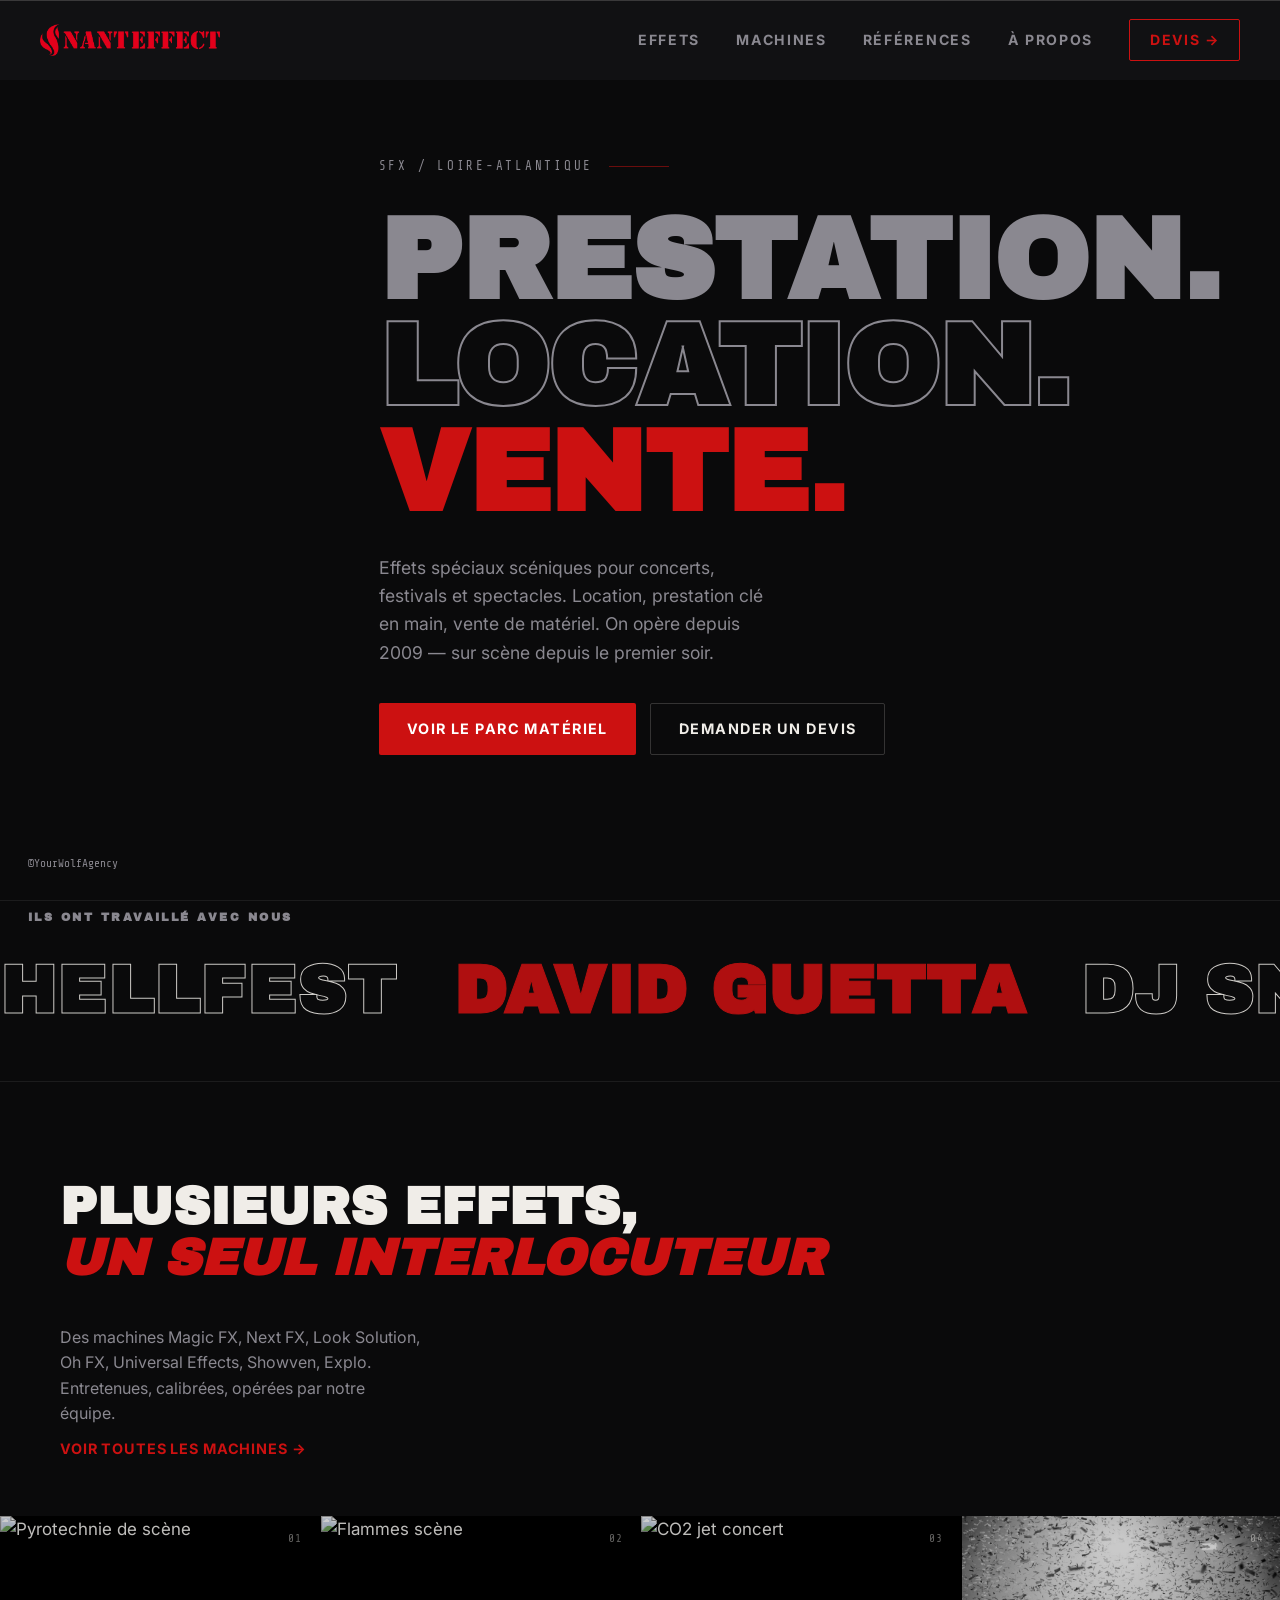
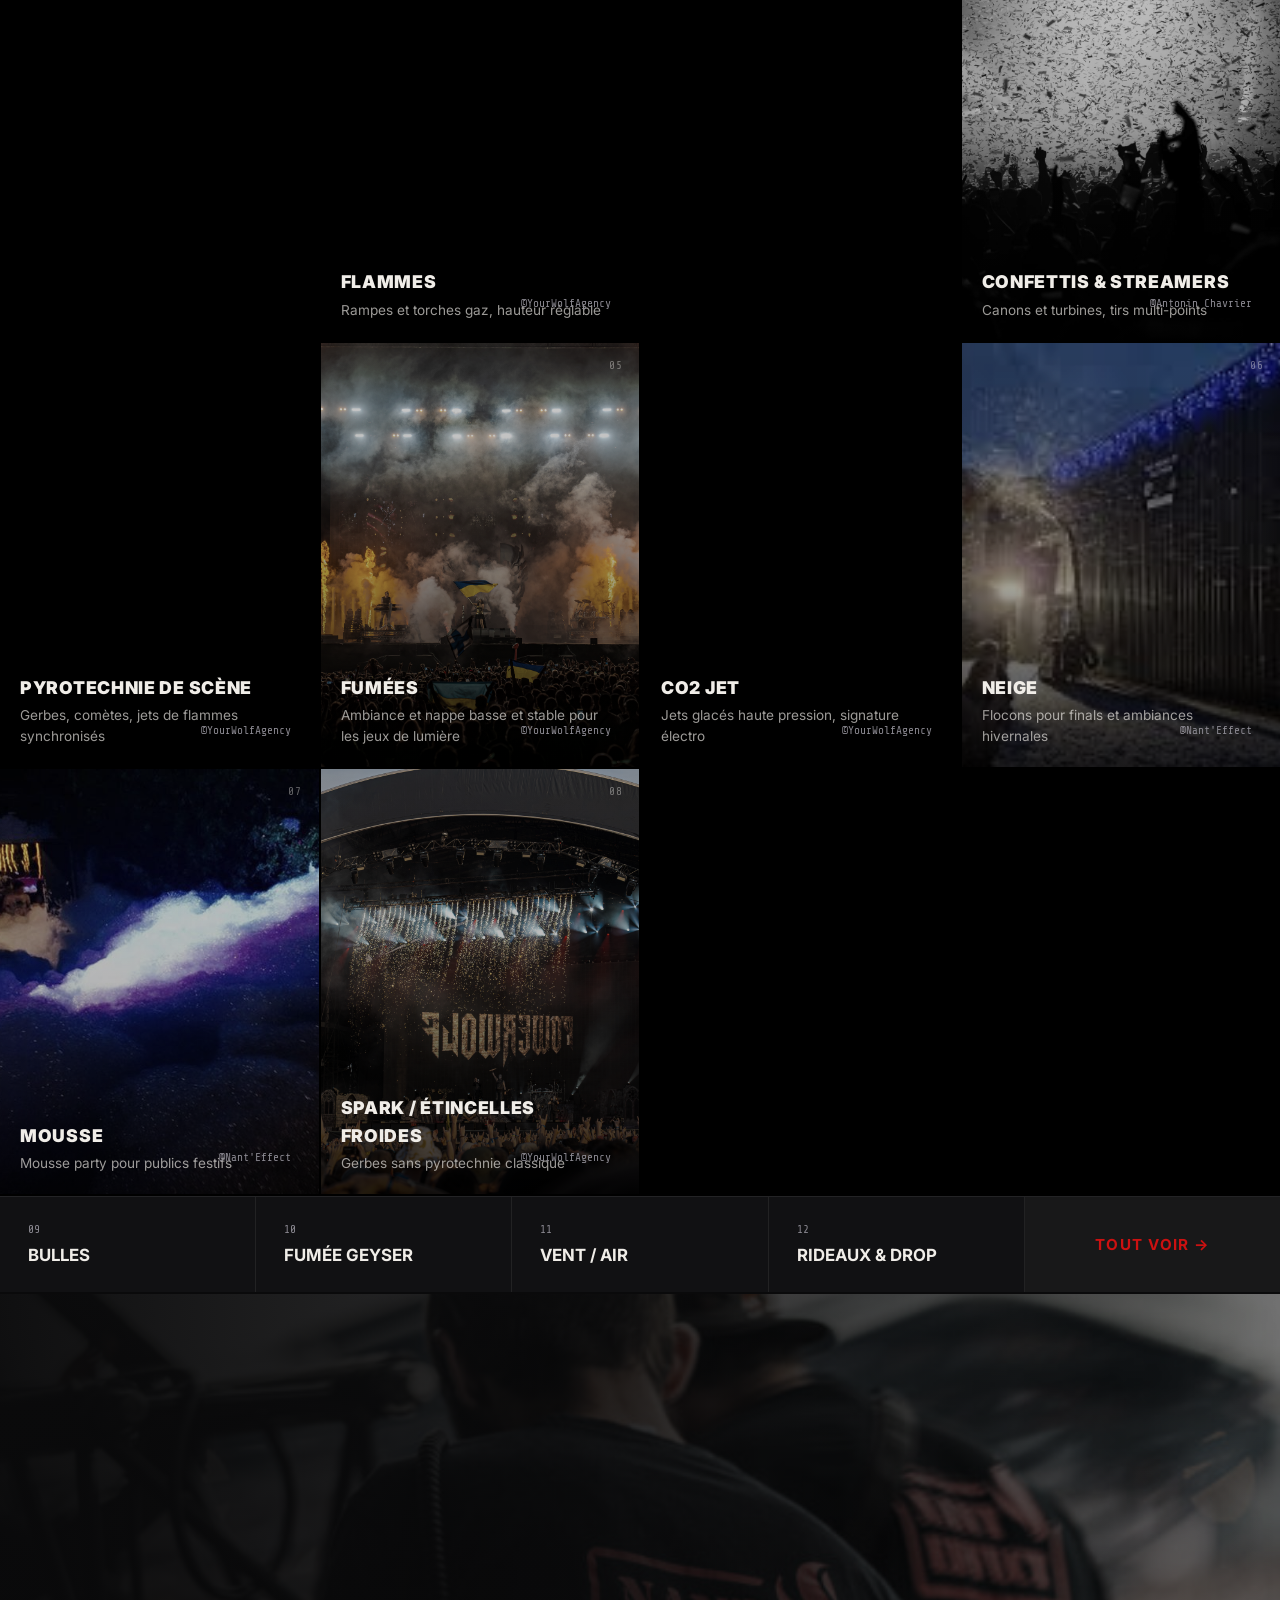
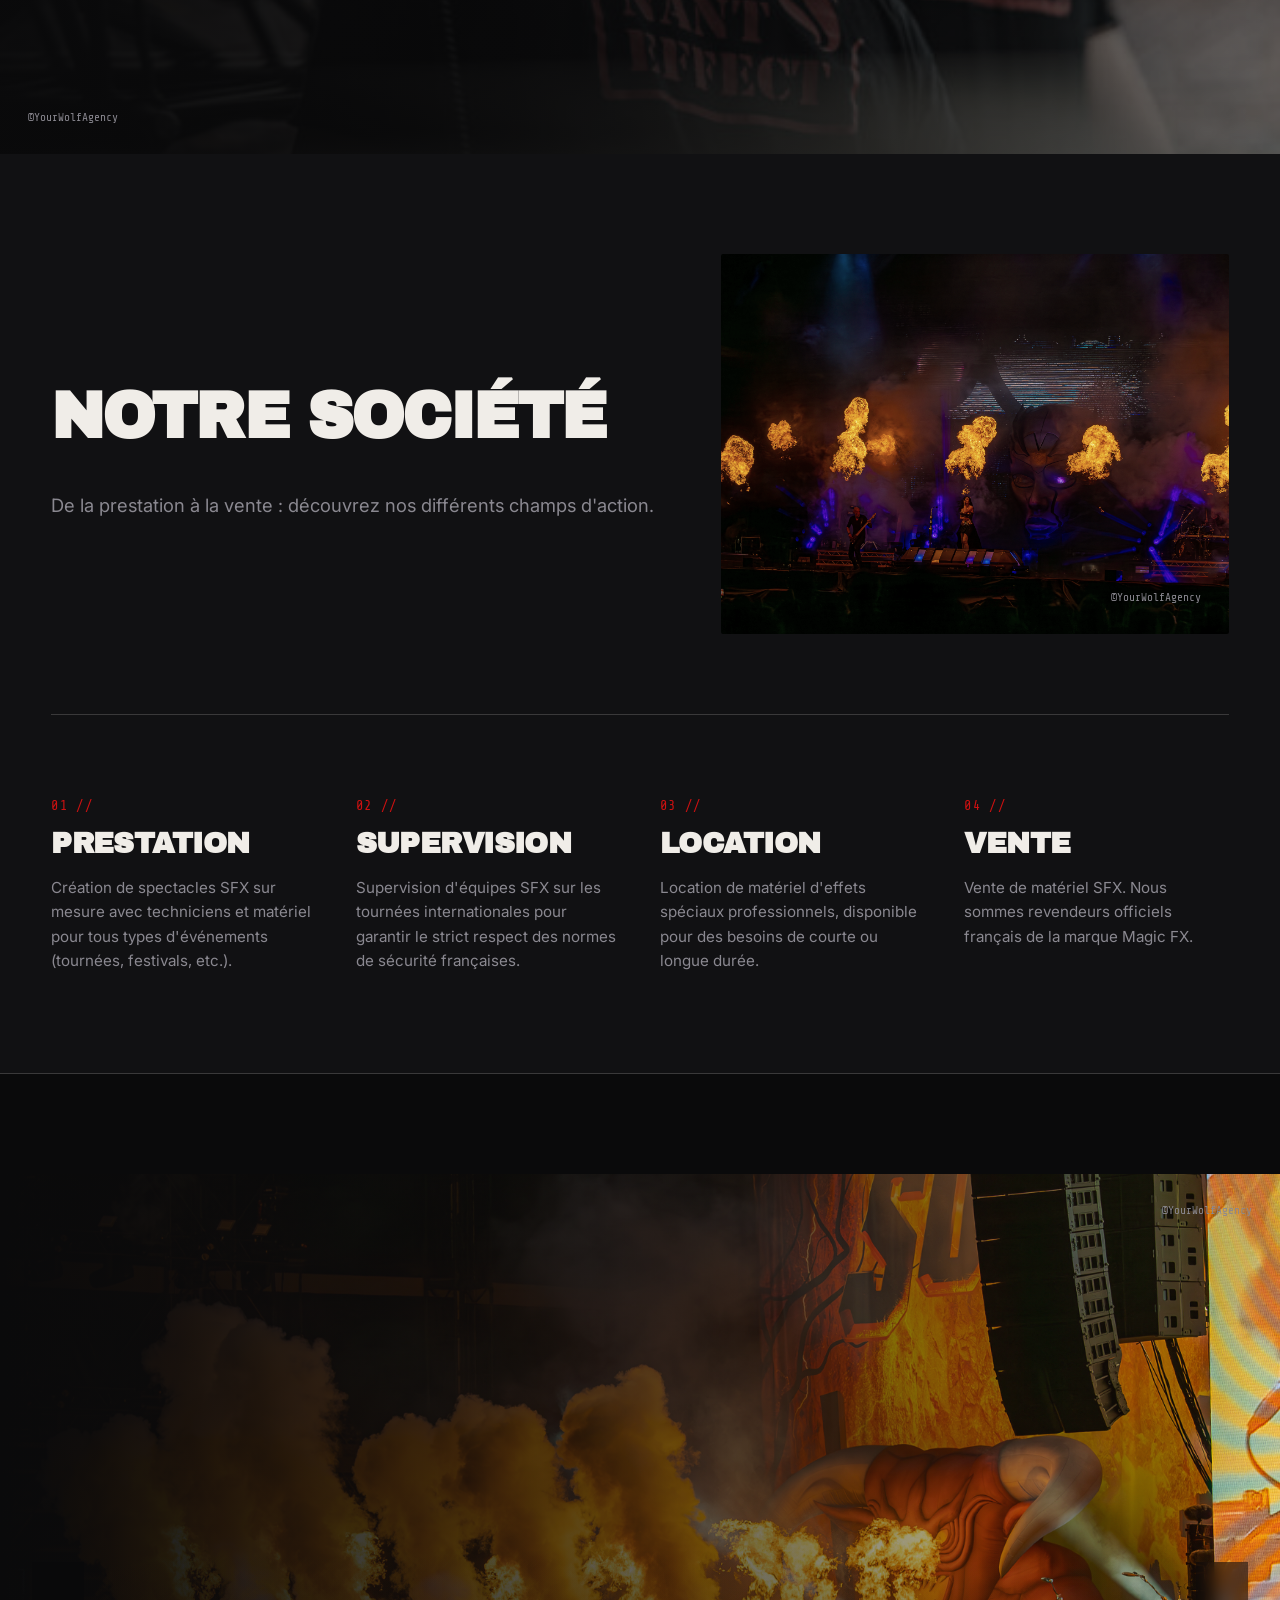
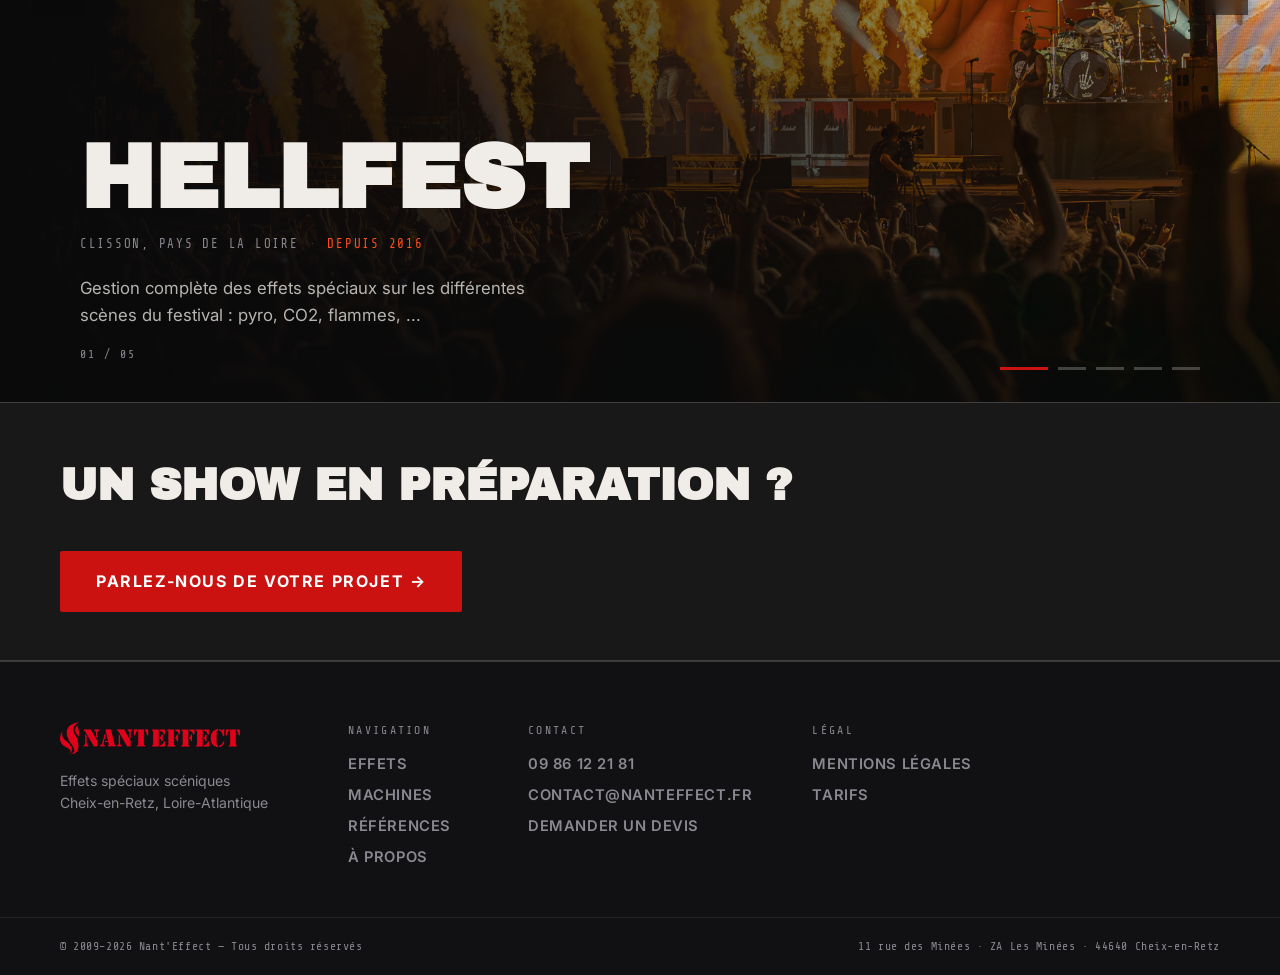
==== commit 0ed2415c: "Update index.html" ====
--- a/index.html
+++ b/index.html
@@ -211,7 +211,7 @@
   <!-- En-tête en 2 colonnes asymétriques -->
   <div class="about-header-layout">
     <div class="about-header-text">
-      <h2 class="about-main-title">À PROPOS</h2>
+      <h2 class="about-main-title">NOTRE SOCIÉTÉ</h2>
       <p class="about-lead">
         De la prestation à la vente : découvrez nos différents champs d'action.
       </p>
